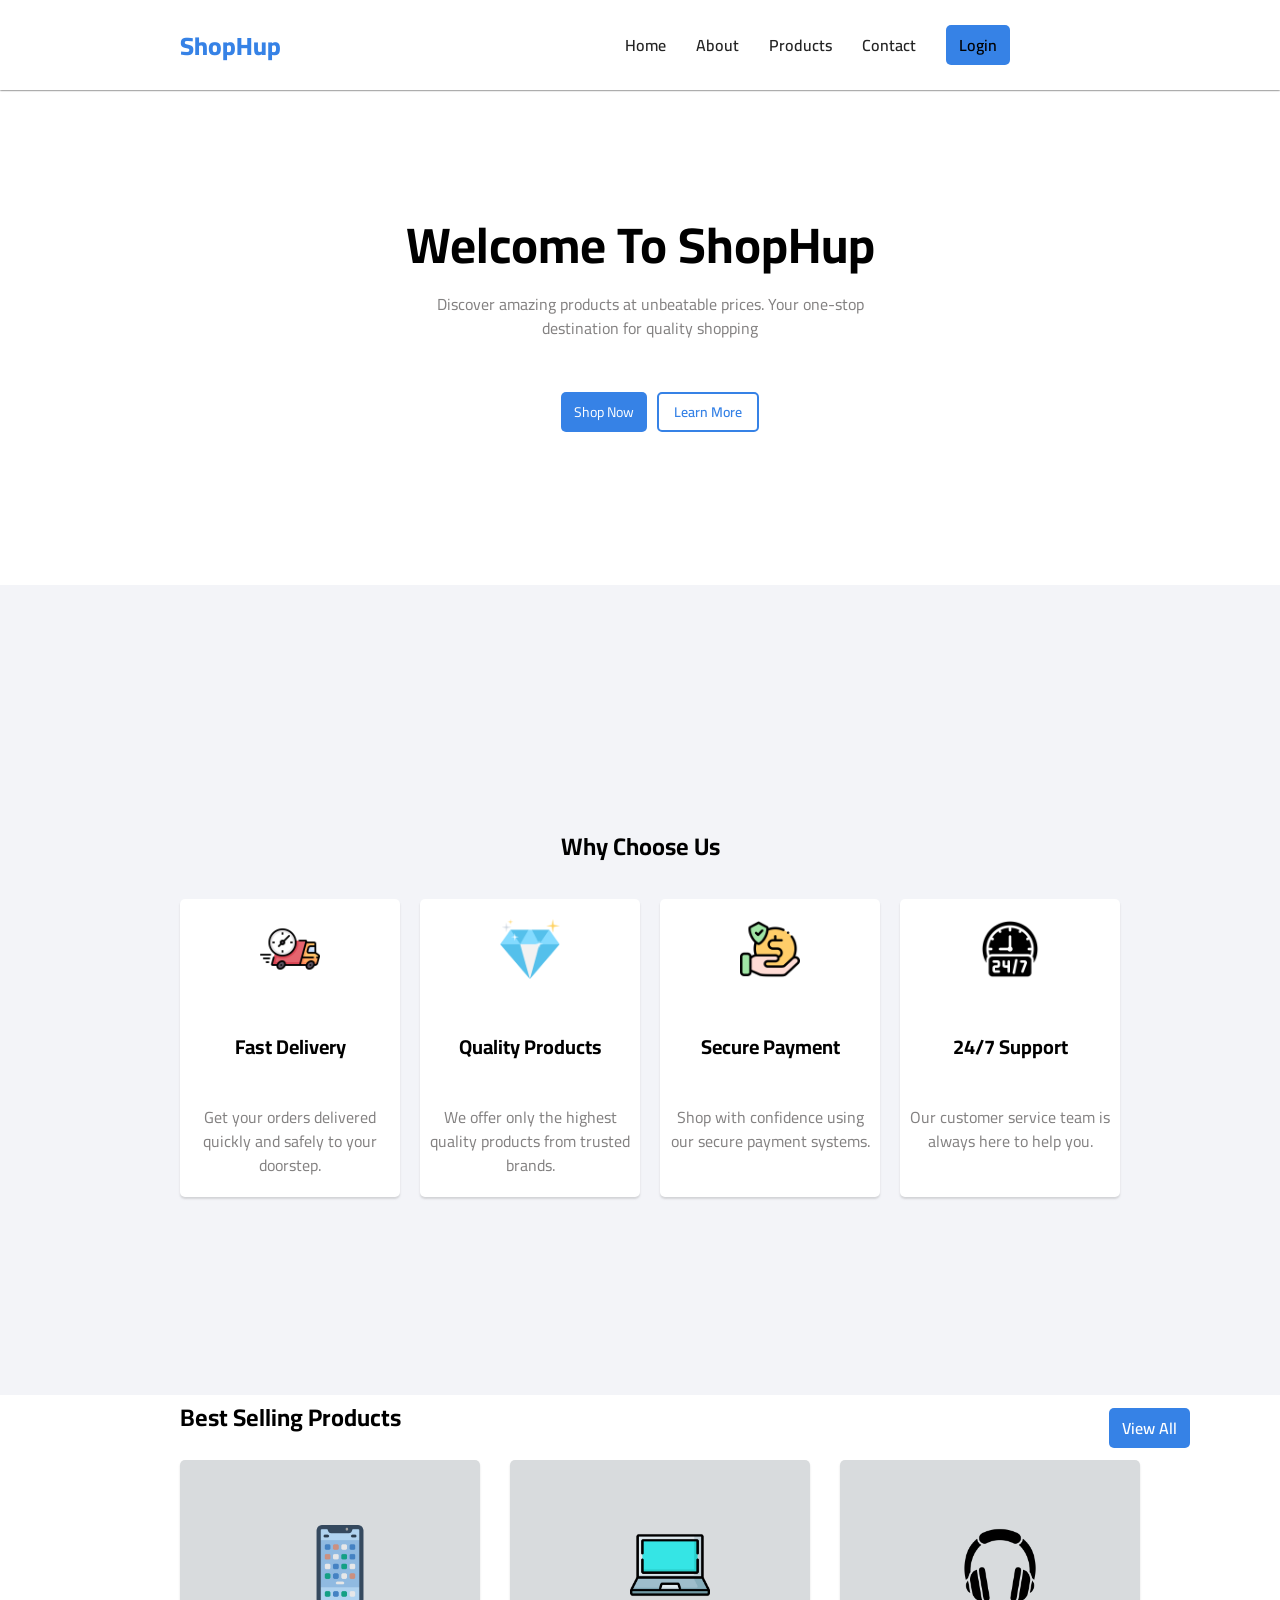
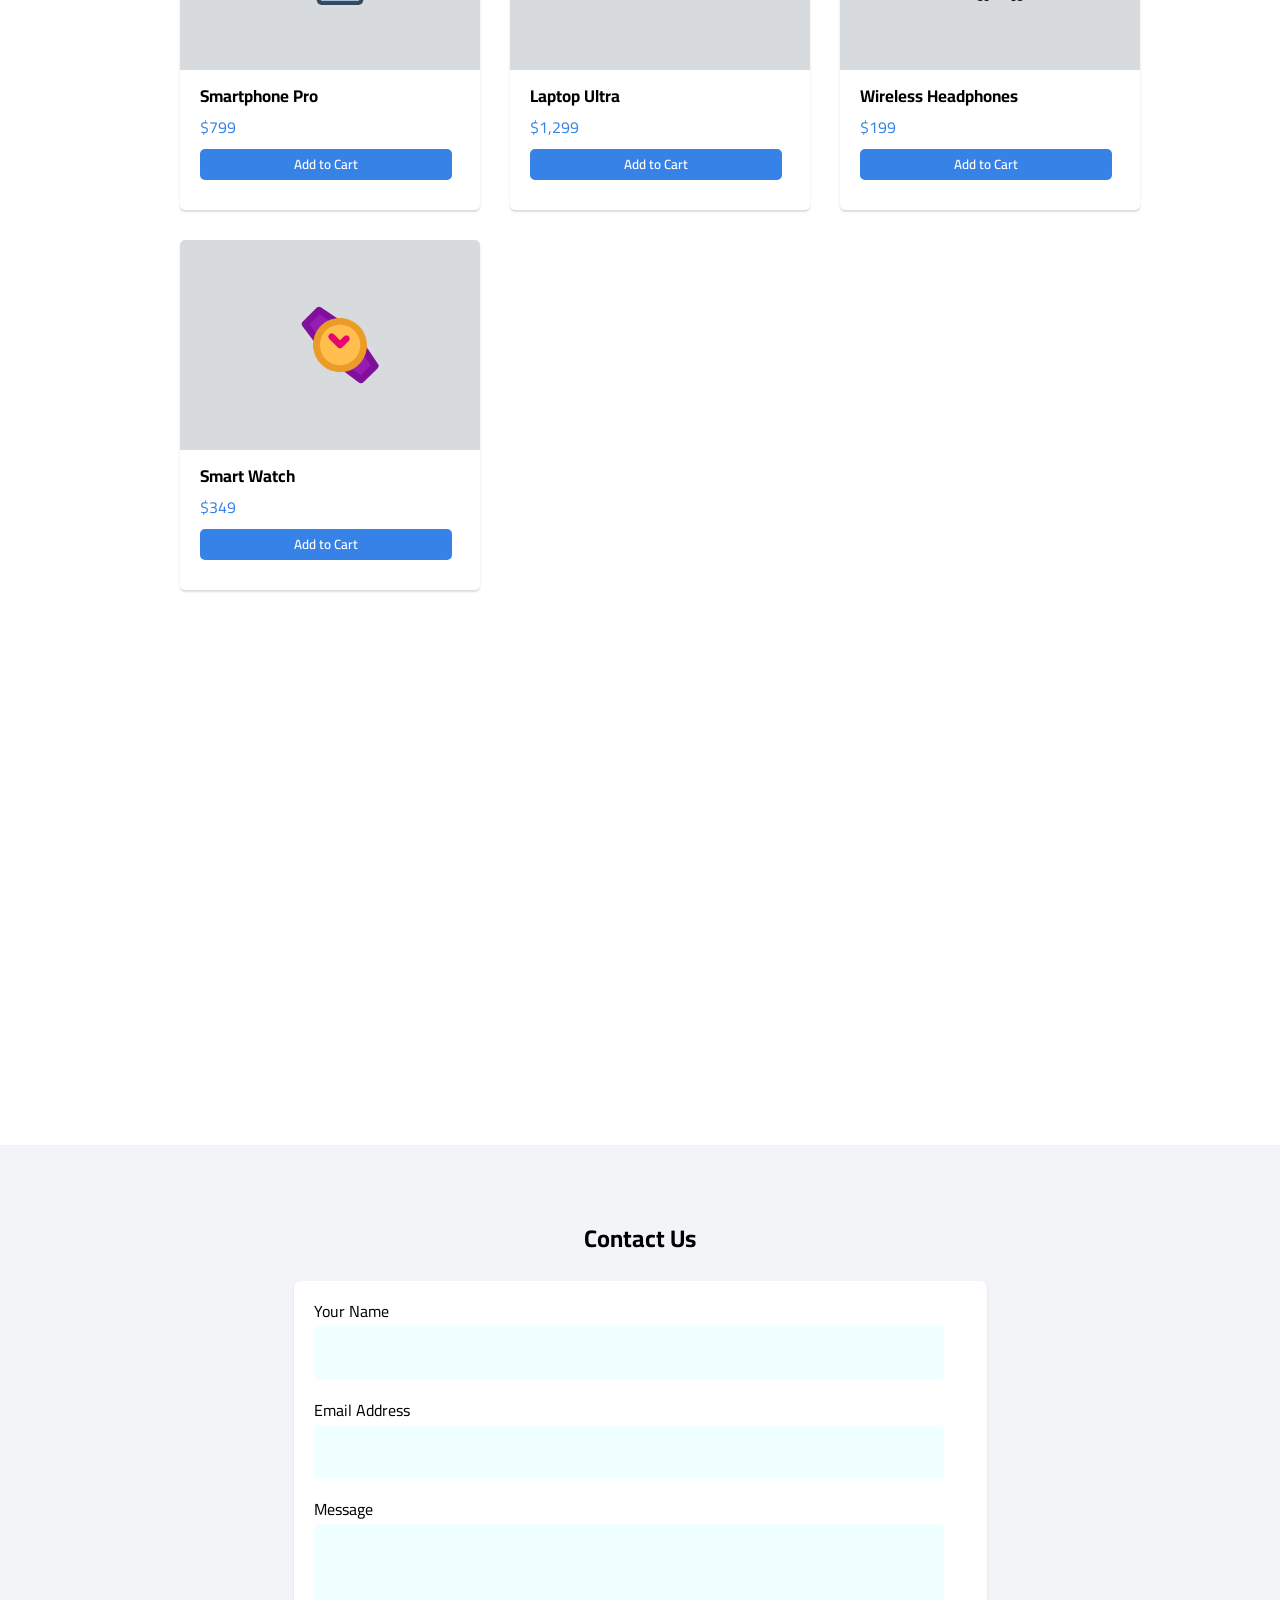
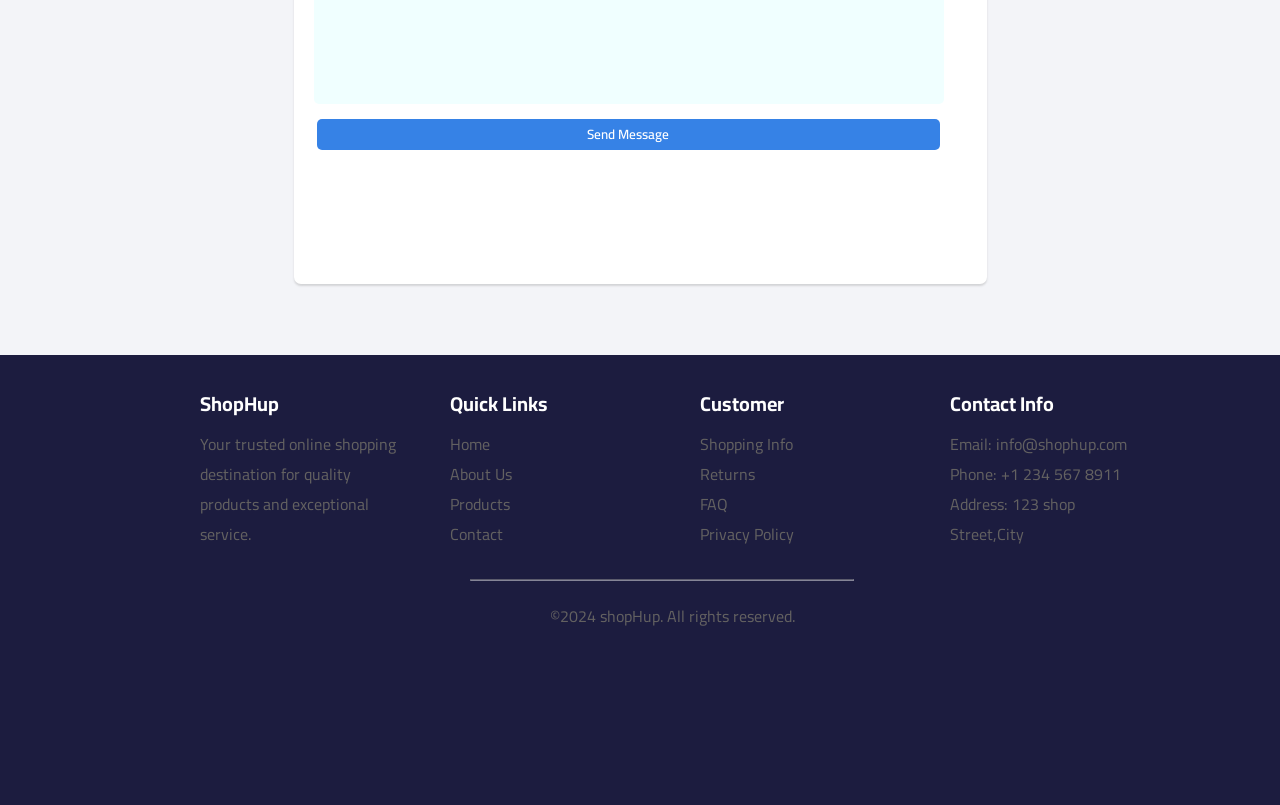
==== index.html @ c46fd6a3 "first upload" ====
<!DOCTYPE html>
<html lang="en">
  <head>
    <meta charset="UTF-8" />
    <meta name="viewport" content="width=device-width, initial-scale=1.0" />
    <link
      rel="stylesheet"
      href="https://cdnjs.cloudflare.com/ajax/libs/font-awesome/6.7.2/css/all.min.css"
    />
    <title>Task one</title>
    <link rel="stylesheet" href="index/index_style.css" />
  </head>
  <body>
    <header>
      <div class="navbar">
        <a href="" class="logo">ShopHup</a>
        <ul>
          <li><a href="#home">Home</a></li>
          <li><a href="#about">About</a></li>
          <li><a href="#products">Products</a></li>
          <li><a href="#contact">Contact</a></li>
          <li><a href="/login.html" class="btn btnLogin">Login</a></li>
        </ul>
      </div>
      <div class="contener" id="home">
        <h1>Welcome To ShopHup</h1>
        <p>
          Discover amazing products at unbeatable prices. Your one-stop
          destination for quality shopping
        </p>
        <div>
          <a href="#" class="btn2">Shop Now</a>
          <a href="#" class="btn primbtn">Learn More</a>
        </div>
      </div>
    </header>
    <main>
      <section class="sec1" id="about">
        <h1>Why Choose Us</h1>
        <div class="boxsec1">
          <div>
            <img class="spicImg" src="/index/imgg/fast-delivery.png" alt="" />
            <h1>Fast Delivery</h1>
            <p>
              Get your orders delivered quickly and safely to your doorstep.
            </p>
          </div>
          <div>
            <img src="/index/imgg/diamond.png" alt="" />

            <h1>Quality Products</h1>
            <p>
              We offer only the highest quality products from trusted brands.
            </p>
          </div>
          <div>
            <img src="/index/imgg/money.png" alt="" />
            <h1>Secure Payment</h1>
            <p>Shop with confidence using our secure payment systems.</p>
          </div>
          <div>
            <img src="/index/imgg/24-hours-support.png" alt="" />
            <h1>24/7 Support</h1>
            <p>Our customer service team is always here to help you.</p>
          </div>
        </div>
      </section>
      <section class="sec2" id="products">
        <div class="titSec2">
          <h1>Best Selling Products</h1>
          <a href="/product.html" class="btn pro-btn">View All</a>
        </div>
       <div class="porBoxs">
        <div class="products">
          <div class="img">
            <img src="/index/imgg/smartphones.png" alt="" />
          </div>
          <div>
            <h1>Smartphone Pro</h1>
            <p>$799</p>
            <button class="btn">Add to Cart</button>
          </div>
        </div>
        <div class="products">
          <div class="img">
            <img src="/index/imgg/laptop.png" alt="" />
          </div>
          <div>
            <h1>Laptop Ultra</h1>
            <p>$1,299</p>
            <button class="btn">Add to Cart</button>
          </div>
        </div>
        <div class="products">
          <div class="img">
            <img src="/index/imgg/headphone.png" alt="" />
          </div>

          <div>
            <h1>Wireless Headphones</h1>
            <p>$199</p>
            <button class="btn">Add to Cart</button>
          </div>
        </div>
        <div class="products">
          <div class="img">
            <img src="/index/imgg/time.png" alt="" />
          </div>
          <div>
            <h1>Smart Watch</h1>
            <p>$349</p>
            <button class="btn">Add to Cart</button>
          </div>
        </div>
      </section>
      <section class="sec3" id="contact">
        <h1>Contact Us</h1>
        <form>
          <label> Your Name</label>
          <input type="text" />
          <label> Email Address</label>
          <input type="email" />
          <label>Message</label>
          <input type="text" class="message" />
          <button class="btn">Send Message</button>
        </form>
      </section>
    </main>
    <footer>
      <div class="foot">
        <div>
          <h1>ShopHup</h1>
          <p>
            Your trusted online shopping destination for quality products and
            exceptional service.
          </p>
        </div>
        <div>
          <h1>Quick Links</h1>
          <ul>
            <li><a href="#home">Home</a></li>
            <li><a href="#about">About Us</a></li>
            <li><a href="#products">Products</a></li>
            <li><a href="#contact">Contact</a></li>
          </ul>
        </div>
        <div>
          <h1>Customer</h1>
          <ul>
            <li>Shopping Info</li>
            <li>Returns</li>
            <li>FAQ</li>
            <li>Privacy Policy</li>
          </ul>
        </div>
        <div>
          <h1>Contact Info</h1>
          <ul>
            <li>Email: info@shophup.com</li>
            <li>Phone: +1 234 567 8911</li>
            <li>Address: 123 shop Street,City</li>
          </ul>
        </div>
      </div>
      <hr>
      <p class="par">&copy;2024 shopHup. All rights reserved.</p>
    </footer>
  </body>
</html>
---- index/index_style.css ----
@import url("https://fonts.googleapis.com/css2?family=Cairo:wght@300;400;600;700&display=swap");
* {
  box-sizing: border-box;
  padding: 0;
  margin: 0;
  font-family: "Cairo";
}

header {
  width: 100%;
  height: 65vh;
  /* background-color: aqua; */
  overflow: hidden;
}

header .navbar {
  display: flex;
  align-items: center;
  justify-content: space-between;
  flex-direction: row;
  background-color: white;
  height: 10vh;
  box-shadow: 0px 0 2px;
  position: fixed;
  width: 100%;
  z-index: 5;
}

.navbar .logo {
  color: rgb(54, 130, 230);
  text-decoration: none;
  font-weight: 800;
  font-size: 25px;
  padding-left: 20vh;
}

.navbar ul {
  display: flex;
  flex-direction: row;
  padding-right: 30vh;
}

.navbar .btn,
.btn {
  background-color: rgb(54, 130, 230);
  padding: 5px 13px;
  border-radius: 5px;
  border: none;
  font-weight: 600;
  color: white;
  cursor: pointer;
}
.navbar .btn {
  color: black;
  cursor: pointer;

}
.navbar ul li {
  list-style: none;
}

.navbar ul li a {
  text-decoration: none;
  color: rgb(36, 36, 36);
  padding-right: 30px;
  font-weight: 600;
  /* transition: color .3s ease; */
}


header .contener {
  display: flex;
  align-items: center;
  justify-content: center;
  flex-direction: column;
  padding-top: 22vh;
}
header .contener h1 {
  font-size: 50px;
}

header .contener p {
  width: 500px;
  padding-left: 20px;
  text-align: center;
  line-height: 1.5;
  color: rgb(131, 129, 129);
}

header .contener div {
  /* background-color: red; */
  width: 100%;
  height: 10vh;
  display: flex;
  align-items: center;
  justify-content: center;
  margin-top: 3vh;
  margin-left: 30px;
  font-size: 14px;
}

header .contener div .btn2 {
  text-decoration: none;
  background-color: rgb(54, 130, 230);
  margin: 10px;
  padding: 7px 13px;
  border-radius: 5px;
  color: white;
  transition: transform 0.5s ease;
  cursor: pointer;
}

header .contener div .btn2:hover {
  transform: translateY(-2px);
}

header .contener div .primbtn {
  background-color: transparent;
  border: 2px solid rgb(54, 130, 230);
  padding: 5px 15px;
  color: rgb(54, 130, 230);
  border-radius: 5px;
  text-decoration: none;
  transition: 0.3s;
}
header .contener div .primbtn:hover {
  background-color: rgb(54, 130, 230);
  color: white;
}

main .sec1 {
  background-color: rgb(243, 244, 248);
  width: 100%;
  height: 90vh;
  display: flex;
  flex-direction: column;
  justify-content: center;
  align-items: center;
  
}
main .sec1 h1 {
  padding-top: 40px;
  padding-bottom: 30px;
}
main .sec1 .boxsec1 {
  display: flex;
  flex-direction: row;
  
}

main .sec1 .boxsec1 div {
  background-color: white;
  margin-left: 20px;
  padding: 20px 10px;
  align-items: center;
  text-align: center;
  border-radius: 5px;
  box-shadow: 0px 2px 2px 0px rgba(138, 138, 138, 0.3);
  transition: transform 0.4s ease;
  /* transition: transform .3s ease; */
  
}

main .sec1 .boxsec1 div:hover {
  transform: translateY(-7px);
  box-shadow: 0px 2px 10px 0px rgba(138, 138, 138, 0.3);
  
}

main .sec1 .boxsec1 h1 {
  font-size: 20px;
}

main .sec1 .boxsec1 p {
  width: 200px;
  text-align: center;
  line-height: 1.5;
  padding-top: 10px;
  color: rgb(131, 129, 129);
}

main .sec1 .boxsec1 img{
  width: 60px;
  height: 60px;
}

/* main .sec1 .boxsec1 .spicImg{
  width: 80px;
  height: 80px;
} */
.sec2 {
  display: flex;
  flex-direction: column;
  width: 100%;
  height: 150vh;
  overflow: hidden;
}

.sec2 .titSec2 {
  display: flex;
  flex-direction: row;
  justify-content: space-between;
  align-items: center;
}

.titSec2 button {
  margin-right: 30vh;
}

.titSec2 h1 {
  padding-left: 20vh;
  padding-bottom: 20px;
}

.sec2 .porBoxs {
  display: grid;
  gap: 30px;
  grid-template-columns: 300px 300px 300px;
  grid-template-rows: 350px 3500px;
  padding-left: 20vh;
}

.sec2 .products {
  width: 300px;
  height: 350px;
  border-radius: 5px;
  overflow: hidden;
  box-shadow: 0px 2px 2px 0px rgba(138, 138, 138, 0.3);
  transition: transform 0.4s ease;
  /* position:unset; */
}

.sec2 .products .img {
  background-color: rgb(216, 219, 221);
  width: 100%;
  height: 60%;
  display: flex;
  align-items: center;
  justify-content: center;
}

.sec2 .products .img img{
  width: 80px;
  height: 80px;
}

.sec2 .products div {
  padding-left: 20px;
}

.sec2 .products div h1 {
  padding-top: 10px;
  font-size: 17px;
}

.sec2 .products div p {
  color: rgb(54, 130, 230);
}

.sec2 .products div button {
  width: 90%;
  padding-top: 3px;
  padding-bottom: 3px;
  margin-top: 7px;
}

.pro-btn{
  text-decoration: none;
  margin-right: 10vh;
}

.sec2 .products:hover {
  transform: translateY(-7px);
  box-shadow: 0px 2px 10px 0px rgba(138, 138, 138, 0.3);
}

.sec3 {
  display: flex;
  flex-direction: column;
  align-items: center;
  justify-content: center;
  background-color: rgb(243, 244, 248);
  height: 90vh;
}

.sec3 h1 {
  padding-bottom: 20px;
}

.sec3 form {
  display: flex;
  flex-direction: column;
  /* align-items: center;
  justify-content: center; */
  background-color: white;
  border-radius: 7px;
  width: 77vh;
  height: 67vh;
  overflow: hidden;
  box-shadow: 0px 2px 2px 0px rgba(138, 138, 138, 0.3);
}

.sec3 form label {
  padding-left: 20px;
  padding-top: 15px;
}

.sec3 form input {
  width: 70vh;
  margin-left: 20px;
  background-color: azure;
  border: none;
  outline: none;
  border-radius: 5px;
  height: 6vh;
}
.sec3 form button {
  width: 90%;
  padding-top: 3px;
  padding-bottom: 3px;
  margin-top: 7px;
  margin-left: 23px;
  margin-top: 15px;
}

.sec3 form .message {
  height: 20vh;
}
 

footer {
  background-color: rgb(28, 28, 63);
  width: 100%;
  height: 50vh;
}
footer .foot {
  display: grid;
  grid-template-columns: 200px 200px 200px 200px;
  gap: 50px;
  padding-left: 200px;
  padding-top: 30px;
}

footer h1 {
  color: white;
  font-size: 20px;
  padding-bottom: 7px;
}

footer div ul li {
  list-style: none;
  color: rgb(99, 97, 97);
}

footer div ul li a {
  text-decoration: none;
  color: rgb(99, 97, 97);
}

footer p {
  color: rgb(99, 97, 97);
}

footer hr{
  width: 30%;
  margin: 30px 0 0 470px;
  text-align: center;
  color: rgb(92, 91, 91);
  opacity: 50%;
}

footer .par{
    padding: 20px 0 0 550px  ;
}
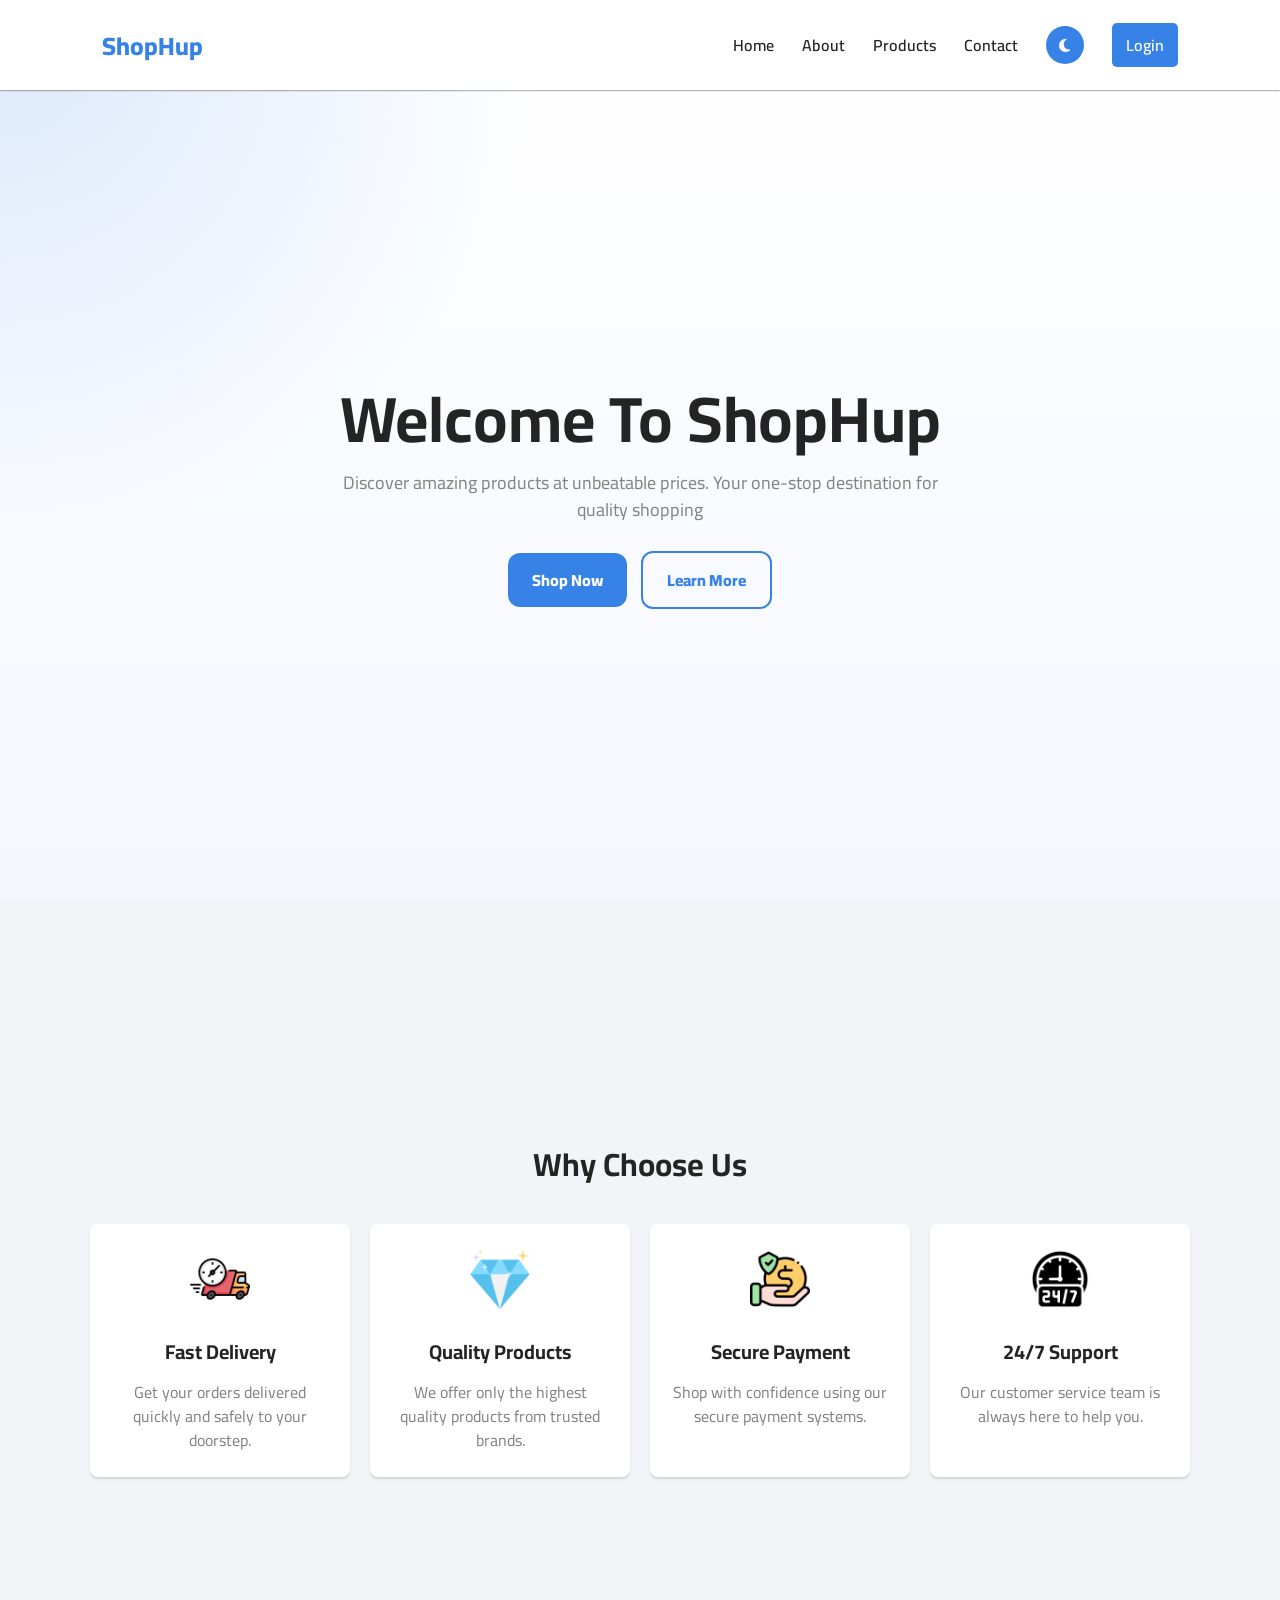
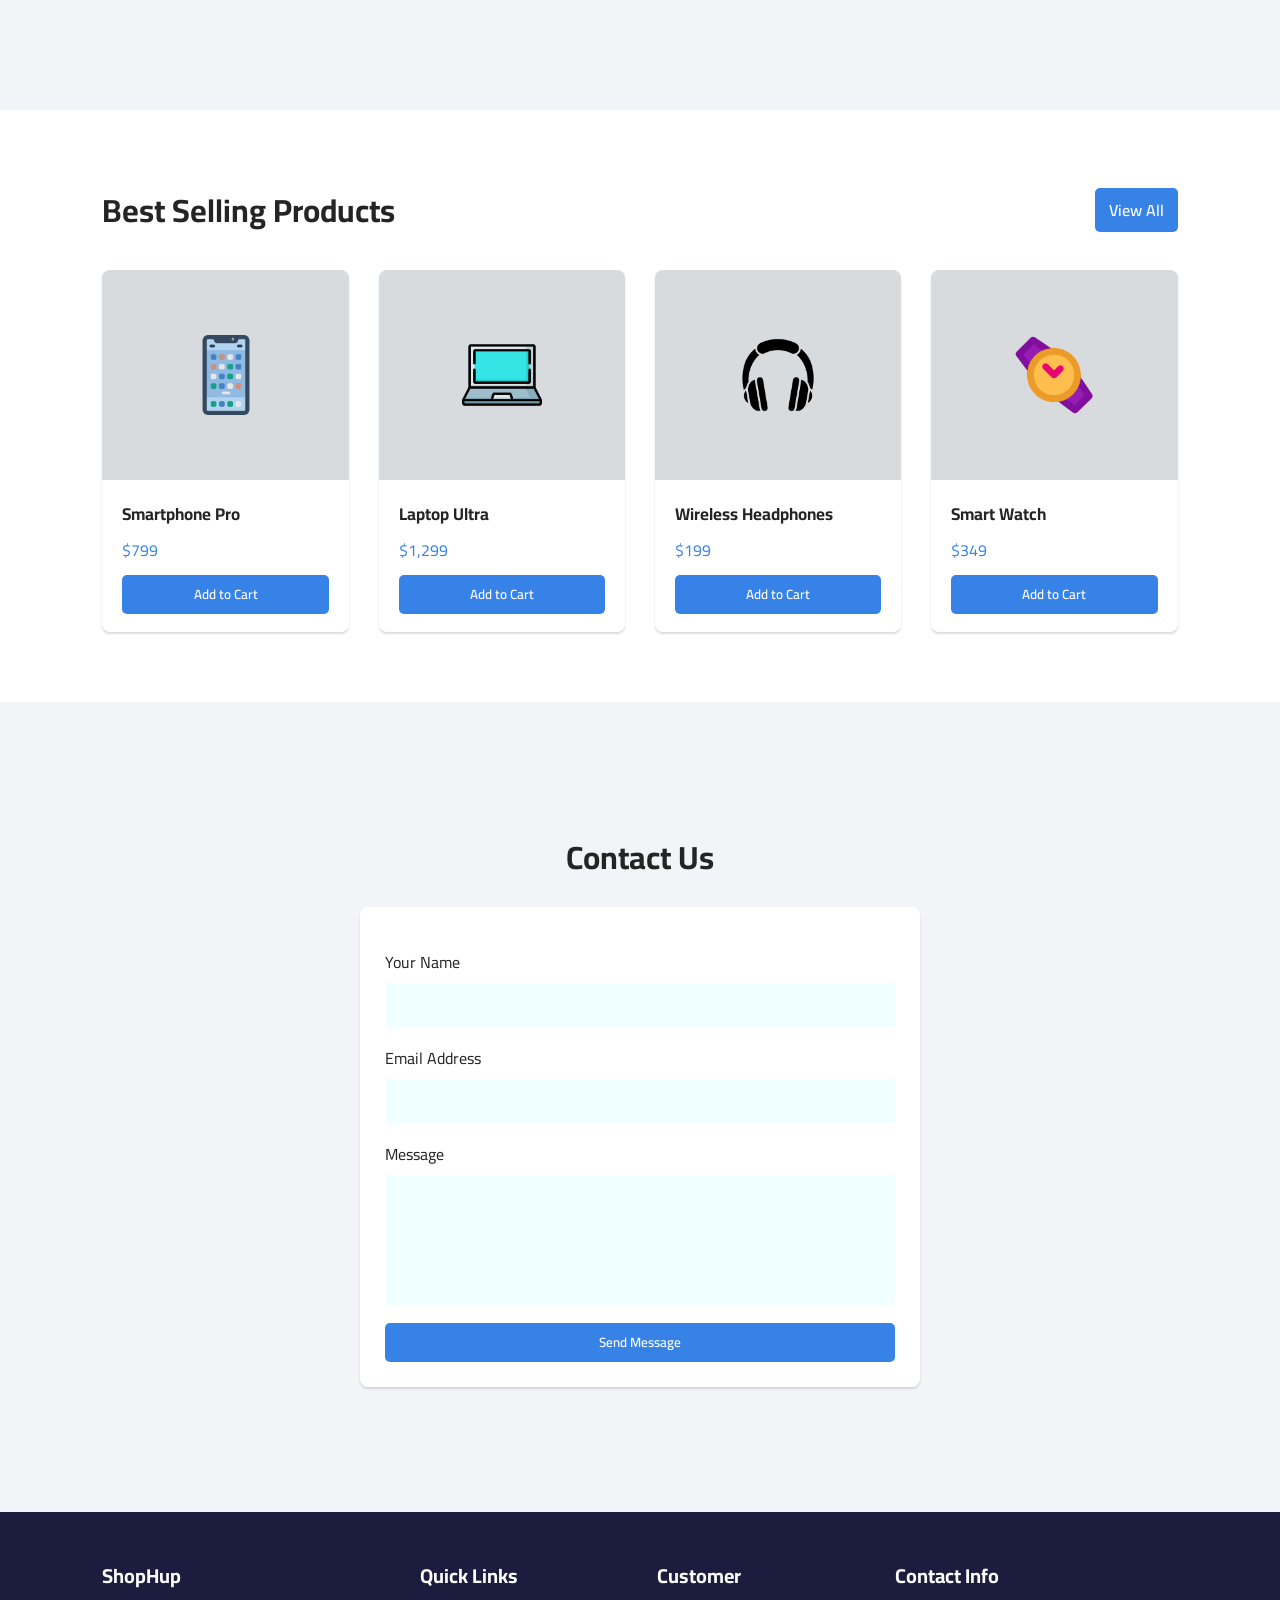
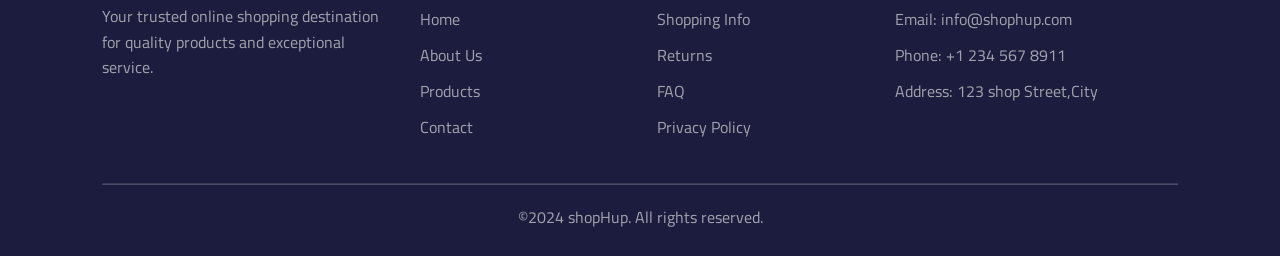
==== commit 917abc82: "Added shopping cart, dark mode, wishlist and product filters" ====
--- a/index.html
+++ b/index.html
@@ -7,7 +7,7 @@
       rel="stylesheet"
       href="https://cdnjs.cloudflare.com/ajax/libs/font-awesome/6.7.2/css/all.min.css"
     />
-    <title>Task one</title>
+    <title>ShopHup</title>
     <link rel="stylesheet" href="index/index_style.css" />
   </head>
   <body>
@@ -19,6 +19,11 @@
           <li><a href="#about">About</a></li>
           <li><a href="#products">Products</a></li>
           <li><a href="#contact">Contact</a></li>
+          <li>
+  <button id="darkModeBtn" class="dark-btn">
+    <i class="fa-solid fa-moon"></i>
+  </button>
+</li>
           <li><a href="/login.html" class="btn btnLogin">Login</a></li>
         </ul>
       </div>
@@ -39,14 +44,14 @@
         <h1>Why Choose Us</h1>
         <div class="boxsec1">
           <div>
-            <img class="spicImg" src="/index/imgg/fast-delivery.png" alt="" />
+            <img class="spicImg" src="./index/imgg/fast-delivery.png" alt="" />
             <h1>Fast Delivery</h1>
             <p>
               Get your orders delivered quickly and safely to your doorstep.
             </p>
           </div>
           <div>
-            <img src="/index/imgg/diamond.png" alt="" />
+            <img src="./index/imgg/diamond.png" alt="" />
 
             <h1>Quality Products</h1>
             <p>
@@ -54,12 +59,12 @@
             </p>
           </div>
           <div>
-            <img src="/index/imgg/money.png" alt="" />
+            <img src="./index/imgg/money.png" alt="" />
             <h1>Secure Payment</h1>
             <p>Shop with confidence using our secure payment systems.</p>
           </div>
           <div>
-            <img src="/index/imgg/24-hours-support.png" alt="" />
+            <img src="./index/imgg/24-hours-support.png" alt="" />
             <h1>24/7 Support</h1>
             <p>Our customer service team is always here to help you.</p>
           </div>
@@ -68,12 +73,12 @@
       <section class="sec2" id="products">
         <div class="titSec2">
           <h1>Best Selling Products</h1>
-          <a href="/product.html" class="btn pro-btn">View All</a>
+          <a href="product.html" class="btn pro-btn">View All</a>
         </div>
        <div class="porBoxs">
         <div class="products">
           <div class="img">
-            <img src="/index/imgg/smartphones.png" alt="" />
+            <img src="./index/imgg/smartphones.png" alt="" />
           </div>
           <div>
             <h1>Smartphone Pro</h1>
@@ -83,7 +88,7 @@
         </div>
         <div class="products">
           <div class="img">
-            <img src="/index/imgg/laptop.png" alt="" />
+            <img src="./index/imgg/laptop.png" alt="" />
           </div>
           <div>
             <h1>Laptop Ultra</h1>
@@ -93,7 +98,7 @@
         </div>
         <div class="products">
           <div class="img">
-            <img src="/index/imgg/headphone.png" alt="" />
+            <img src="./index/imgg/headphone.png" alt="" />
           </div>
 
           <div>
@@ -104,7 +109,7 @@
         </div>
         <div class="products">
           <div class="img">
-            <img src="/index/imgg/time.png" alt="" />
+            <img src="./index/imgg/time.png" alt="" />
           </div>
           <div>
             <h1>Smart Watch</h1>
@@ -165,5 +170,6 @@
       <hr>
       <p class="par">&copy;2024 shopHup. All rights reserved.</p>
     </footer>
+    <script src="product/theme.js"></script>
   </body>
 </html>
--- a/index/index_style.css
+++ b/index/index_style.css
@@ -1,29 +1,61 @@
 @import url("https://fonts.googleapis.com/css2?family=Cairo:wght@300;400;600;700&display=swap");
+
 * {
   box-sizing: border-box;
   padding: 0;
   margin: 0;
-  font-family: "Cairo";
-}
+  font-family: "Cairo", sans-serif;
+}
+
+html {
+  scroll-behavior: smooth;
+}
+
+body {
+  overflow-x: hidden;
+  color: rgb(36, 36, 36);
+}
+
+img {
+  max-width: 100%;
+  height: auto;
+}
+
+.btn,
+.navbar .btn {
+  background-color: rgb(54, 130, 230);
+  padding: 7px 14px;
+  border-radius: 5px;
+  border: none;
+  font-weight: 600;
+  color: white;
+  cursor: pointer;
+  text-decoration: none;
+  display: inline-block;
+}
+
+/* Header */
 
 header {
   width: 100%;
-  height: 65vh;
-  /* background-color: aqua; */
+  min-height: 65vh;
   overflow: hidden;
+  padding-top: 10vh;
 }
 
 header .navbar {
   display: flex;
   align-items: center;
   justify-content: space-between;
-  flex-direction: row;
   background-color: white;
-  height: 10vh;
+  min-height: 10vh;
   box-shadow: 0px 0 2px;
   position: fixed;
+  top: 0;
+  left: 0;
   width: 100%;
   z-index: 5;
+  padding: 0 8%;
 }
 
 .navbar .logo {
@@ -31,30 +63,14 @@
   text-decoration: none;
   font-weight: 800;
   font-size: 25px;
-  padding-left: 20vh;
 }
 
 .navbar ul {
   display: flex;
-  flex-direction: row;
-  padding-right: 30vh;
-}
-
-.navbar .btn,
-.btn {
-  background-color: rgb(54, 130, 230);
-  padding: 5px 13px;
-  border-radius: 5px;
-  border: none;
-  font-weight: 600;
-  color: white;
-  cursor: pointer;
-}
-.navbar .btn {
-  color: black;
-  cursor: pointer;
-
-}
+  align-items: center;
+  gap: 28px;
+}
+
 .navbar ul li {
   list-style: none;
 }
@@ -62,48 +78,51 @@
 .navbar ul li a {
   text-decoration: none;
   color: rgb(36, 36, 36);
-  padding-right: 30px;
   font-weight: 600;
-  /* transition: color .3s ease; */
-}
-
+}
+
+.navbar ul li a:hover {
+  color: rgb(54, 130, 230);
+}
+
+/* Hero */
 
 header .contener {
+  min-height: 55vh;
   display: flex;
   align-items: center;
   justify-content: center;
   flex-direction: column;
-  padding-top: 22vh;
-}
+  padding: 60px 20px;
+  text-align: center;
+}
+
 header .contener h1 {
   font-size: 50px;
+  line-height: 1.2;
 }
 
 header .contener p {
-  width: 500px;
-  padding-left: 20px;
-  text-align: center;
+  max-width: 500px;
+  width: 100%;
   line-height: 1.5;
   color: rgb(131, 129, 129);
+  margin-top: 12px;
 }
 
 header .contener div {
-  /* background-color: red; */
-  width: 100%;
-  height: 10vh;
   display: flex;
   align-items: center;
   justify-content: center;
-  margin-top: 3vh;
-  margin-left: 30px;
-  font-size: 14px;
+  gap: 14px;
+  margin-top: 28px;
+  flex-wrap: wrap;
 }
 
 header .contener div .btn2 {
   text-decoration: none;
   background-color: rgb(54, 130, 230);
-  margin: 10px;
-  padding: 7px 13px;
+  padding: 8px 16px;
   border-radius: 5px;
   color: white;
   transition: transform 0.5s ease;
@@ -117,156 +136,142 @@
 header .contener div .primbtn {
   background-color: transparent;
   border: 2px solid rgb(54, 130, 230);
-  padding: 5px 15px;
   color: rgb(54, 130, 230);
-  border-radius: 5px;
-  text-decoration: none;
-  transition: 0.3s;
-}
+}
+
 header .contener div .primbtn:hover {
   background-color: rgb(54, 130, 230);
   color: white;
 }
 
+/* Why Choose Us */
+
 main .sec1 {
   background-color: rgb(243, 244, 248);
   width: 100%;
-  height: 90vh;
+  min-height: 90vh;
   display: flex;
   flex-direction: column;
   justify-content: center;
   align-items: center;
-  
-}
-main .sec1 h1 {
-  padding-top: 40px;
-  padding-bottom: 30px;
-}
+  gap: 30px;
+  padding: 70px 20px;
+}
+
+main .sec1 > h1 {
+  font-size: 32px;
+  text-align: center;
+}
+
 main .sec1 .boxsec1 {
-  display: flex;
-  flex-direction: row;
-  
+  width: 100%;
+  max-width: 1100px;
+  display: grid;
+  grid-template-columns: repeat(4, 1fr);
+  gap: 20px;
 }
 
 main .sec1 .boxsec1 div {
   background-color: white;
-  margin-left: 20px;
-  padding: 20px 10px;
-  align-items: center;
+  padding: 25px 15px;
   text-align: center;
-  border-radius: 5px;
+  border-radius: 8px;
   box-shadow: 0px 2px 2px 0px rgba(138, 138, 138, 0.3);
-  transition: transform 0.4s ease;
-  /* transition: transform .3s ease; */
-  
+  transition: transform 0.4s ease, box-shadow 0.4s ease;
 }
 
 main .sec1 .boxsec1 div:hover {
   transform: translateY(-7px);
   box-shadow: 0px 2px 10px 0px rgba(138, 138, 138, 0.3);
-  
 }
 
 main .sec1 .boxsec1 h1 {
   font-size: 20px;
+  margin-top: 15px;
 }
 
 main .sec1 .boxsec1 p {
-  width: 200px;
-  text-align: center;
+  max-width: 220px;
+  margin: auto;
   line-height: 1.5;
   padding-top: 10px;
   color: rgb(131, 129, 129);
 }
 
-main .sec1 .boxsec1 img{
+main .sec1 .boxsec1 img {
   width: 60px;
   height: 60px;
 }
 
-/* main .sec1 .boxsec1 .spicImg{
-  width: 80px;
-  height: 80px;
-} */
+/* Products */
+
 .sec2 {
-  display: flex;
-  flex-direction: column;
-  width: 100%;
-  height: 150vh;
-  overflow: hidden;
+  width: 100%;
+  padding: 70px 8%;
 }
 
 .sec2 .titSec2 {
   display: flex;
-  flex-direction: row;
   justify-content: space-between;
   align-items: center;
-}
-
-.titSec2 button {
-  margin-right: 30vh;
+  gap: 20px;
+  margin-bottom: 30px;
 }
 
 .titSec2 h1 {
-  padding-left: 20vh;
-  padding-bottom: 20px;
+  font-size: 32px;
+}
+
+.pro-btn {
+  text-decoration: none;
 }
 
 .sec2 .porBoxs {
   display: grid;
   gap: 30px;
-  grid-template-columns: 300px 300px 300px;
-  grid-template-rows: 350px 3500px;
-  padding-left: 20vh;
+  grid-template-columns: repeat(4, 1fr);
 }
 
 .sec2 .products {
-  width: 300px;
-  height: 350px;
-  border-radius: 5px;
+  width: 100%;
+  min-height: 350px;
+  border-radius: 8px;
   overflow: hidden;
   box-shadow: 0px 2px 2px 0px rgba(138, 138, 138, 0.3);
-  transition: transform 0.4s ease;
-  /* position:unset; */
+  transition: transform 0.4s ease, box-shadow 0.4s ease;
+  background-color: white;
 }
 
 .sec2 .products .img {
   background-color: rgb(216, 219, 221);
   width: 100%;
-  height: 60%;
+  height: 210px;
   display: flex;
   align-items: center;
   justify-content: center;
 }
 
-.sec2 .products .img img{
+.sec2 .products .img img {
   width: 80px;
   height: 80px;
 }
 
-.sec2 .products div {
-  padding-left: 20px;
+.sec2 .products div:not(.img) {
+  padding: 18px 20px;
 }
 
 .sec2 .products div h1 {
-  padding-top: 10px;
   font-size: 17px;
+  margin-bottom: 5px;
 }
 
 .sec2 .products div p {
   color: rgb(54, 130, 230);
+  margin-bottom: 10px;
 }
 
 .sec2 .products div button {
-  width: 90%;
-  padding-top: 3px;
-  padding-bottom: 3px;
-  margin-top: 7px;
-}
-
-.pro-btn{
-  text-decoration: none;
-  margin-right: 10vh;
+  width: 100%;
 }
 
 .sec2 .products:hover {
@@ -274,101 +279,318 @@
   box-shadow: 0px 2px 10px 0px rgba(138, 138, 138, 0.3);
 }
 
+/* Contact */
+
 .sec3 {
   display: flex;
   flex-direction: column;
   align-items: center;
   justify-content: center;
   background-color: rgb(243, 244, 248);
-  height: 90vh;
+  min-height: 90vh;
+  padding: 70px 20px;
 }
 
 .sec3 h1 {
   padding-bottom: 20px;
+  font-size: 32px;
 }
 
 .sec3 form {
   display: flex;
   flex-direction: column;
-  /* align-items: center;
-  justify-content: center; */
   background-color: white;
-  border-radius: 7px;
-  width: 77vh;
-  height: 67vh;
-  overflow: hidden;
+  border-radius: 8px;
+  width: 100%;
+  max-width: 560px;
+  padding: 25px;
   box-shadow: 0px 2px 2px 0px rgba(138, 138, 138, 0.3);
 }
 
 .sec3 form label {
-  padding-left: 20px;
   padding-top: 15px;
+  padding-bottom: 6px;
 }
 
 .sec3 form input {
-  width: 70vh;
-  margin-left: 20px;
+  width: 100%;
   background-color: azure;
   border: none;
   outline: none;
   border-radius: 5px;
-  height: 6vh;
-}
+  height: 45px;
+  padding: 0 12px;
+}
+
+.sec3 form .message {
+  height: 130px;
+}
+
 .sec3 form button {
-  width: 90%;
-  padding-top: 3px;
-  padding-bottom: 3px;
-  margin-top: 7px;
-  margin-left: 23px;
-  margin-top: 15px;
-}
-
-.sec3 form .message {
-  height: 20vh;
-}
- 
+  width: 100%;
+  margin-top: 18px;
+}
+
+/* Footer */
 
 footer {
   background-color: rgb(28, 28, 63);
   width: 100%;
-  height: 50vh;
-}
+  padding: 45px 8% 25px;
+}
+
 footer .foot {
   display: grid;
-  grid-template-columns: 200px 200px 200px 200px;
-  gap: 50px;
-  padding-left: 200px;
-  padding-top: 30px;
+  grid-template-columns: 1.4fr 1fr 1fr 1.4fr;
+  gap: 35px;
 }
 
 footer h1 {
   color: white;
   font-size: 20px;
-  padding-bottom: 7px;
+  padding-bottom: 10px;
 }
 
 footer div ul li {
   list-style: none;
-  color: rgb(99, 97, 97);
+  color: rgb(160, 160, 170);
+  margin-bottom: 6px;
 }
 
 footer div ul li a {
   text-decoration: none;
-  color: rgb(99, 97, 97);
+  color: rgb(160, 160, 170);
 }
 
 footer p {
-  color: rgb(99, 97, 97);
-}
-
-footer hr{
-  width: 30%;
-  margin: 30px 0 0 470px;
+  color: rgb(160, 160, 170);
+  line-height: 1.6;
+}
+
+footer hr {
+  width: 100%;
+  margin: 35px 0 0;
+  border-color: rgba(255, 255, 255, 0.2);
+}
+
+footer .par {
   text-align: center;
-  color: rgb(92, 91, 91);
-  opacity: 50%;
-}
-
-footer .par{
-    padding: 20px 0 0 550px  ;
+  padding-top: 20px;
+}
+
+/* Tablet */
+
+@media (max-width: 992px) {
+  header .navbar {
+    padding: 18px 5%;
+    flex-direction: column;
+    gap: 14px;
+  }
+
+  header {
+    padding-top: 145px;
+  }
+
+  .navbar ul {
+    flex-wrap: wrap;
+    justify-content: center;
+    gap: 18px;
+  }
+
+  header .contener h1 {
+    font-size: 42px;
+  }
+
+  main .sec1 .boxsec1 {
+    grid-template-columns: repeat(2, 1fr);
+  }
+
+  .sec2 .porBoxs {
+    grid-template-columns: repeat(2, 1fr);
+  }
+
+  footer .foot {
+    grid-template-columns: repeat(2, 1fr);
+  }
+}
+
+/* Mobile */
+
+@media (max-width: 600px) {
+  header {
+    min-height: auto;
+    padding-top: 165px;
+  }
+
+  .navbar .logo {
+    font-size: 24px;
+  }
+
+  .navbar ul {
+    gap: 12px;
+  }
+
+  .navbar ul li a {
+    font-size: 14px;
+  }
+
+  header .contener {
+    min-height: auto;
+    padding: 50px 18px 70px;
+  }
+
+  header .contener h1 {
+    font-size: 34px;
+  }
+
+  header .contener p {
+    font-size: 15px;
+  }
+
+  main .sec1 {
+    min-height: auto;
+    padding: 55px 18px;
+  }
+
+  main .sec1 > h1,
+  .titSec2 h1,
+  .sec3 h1 {
+    font-size: 26px;
+  }
+
+  main .sec1 .boxsec1 {
+    grid-template-columns: 1fr;
+  }
+
+  .sec2 {
+    padding: 55px 18px;
+  }
+
+  .sec2 .titSec2 {
+    flex-direction: column;
+    align-items: flex-start;
+  }
+
+  .sec2 .porBoxs {
+    grid-template-columns: 1fr;
+  }
+
+  .sec3 {
+    min-height: auto;
+    padding: 55px 18px;
+  }
+
+  footer {
+    padding: 40px 18px 25px;
+  }
+
+  footer .foot {
+    grid-template-columns: 1fr;
+  }
+}
+
+.dark-btn {
+  background: rgb(54, 130, 230);
+  color: white;
+  border: none;
+  width: 38px;
+  height: 38px;
+  border-radius: 50%;
+  cursor: pointer;
+  display: flex;
+  align-items: center;
+  justify-content: center;
+}
+
+.dark-btn i {
+  font-size: 15px;
+}
+
+body.dark {
+  background: #0f172a;
+  color: white;
+}
+
+body.dark .navbar {
+  background: #111827;
+}
+
+body.dark .navbar ul li a {
+  color: white;
+}
+
+body.dark .sec1,
+body.dark .sec3 {
+  background: #0f172a;
+}
+
+body.dark .sec1 .boxsec1 div,
+body.dark .products,
+body.dark .sec3 form {
+  background: #111827;
+  color: white;
+}
+
+body.dark .products .img {
+  background: #1f2937;
+}
+
+body.dark footer {
+  background: #020617;
+}
+
+
+header {
+  min-height: 100vh;
+  background:
+    radial-gradient(circle at top left, rgba(54, 130, 230, 0.18), transparent 35%),
+    linear-gradient(180deg, #ffffff 0%, #f5f7ff 100%);
+}
+
+header .contener {
+  min-height: 90vh;
+}
+
+.hero-badge {
+  background: rgba(54, 130, 230, 0.12);
+  color: rgb(54, 130, 230);
+  padding: 8px 16px;
+  border-radius: 30px;
+  font-weight: 800;
+  margin-bottom: 18px;
+}
+
+header .contener h1 {
+  max-width: 760px;
+  font-size: 64px;
+}
+
+header .contener p {
+  font-size: 18px;
+  max-width: 620px;
+}
+
+header .contener div .btn2,
+header .contener div .primbtn {
+  padding: 12px 24px;
+  border-radius: 12px;
+  font-weight: 800;
+}
+
+body.dark header {
+  background:
+    radial-gradient(circle at top left, rgba(54, 130, 230, 0.28), transparent 35%),
+    linear-gradient(180deg, #0f172a 0%, #111827 100%);
+}
+
+body.dark header .contener p {
+  color: #b6c1d1;
+}
+
+body.dark .hero-badge {
+  background: rgba(54, 130, 230, 0.18);
+}
+
+body.dark .primbtn {
+  color: white !important;
 }
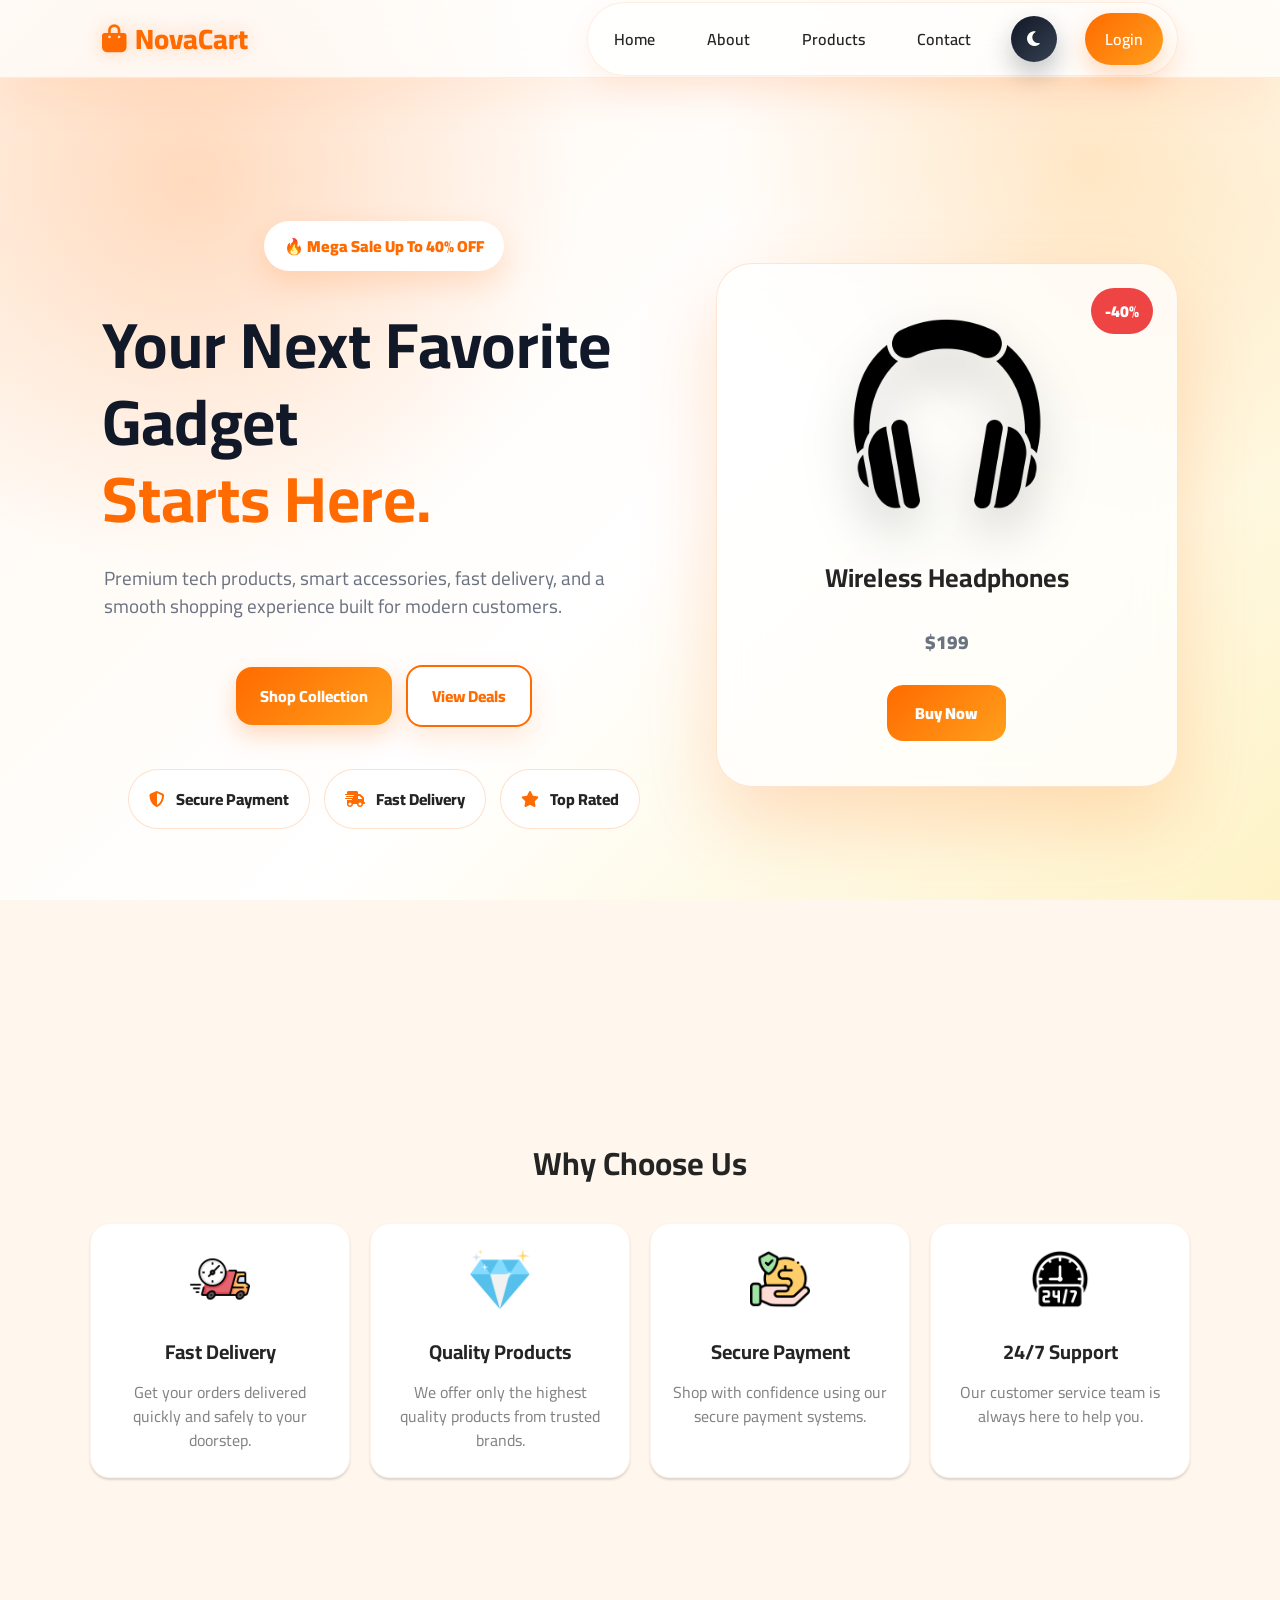
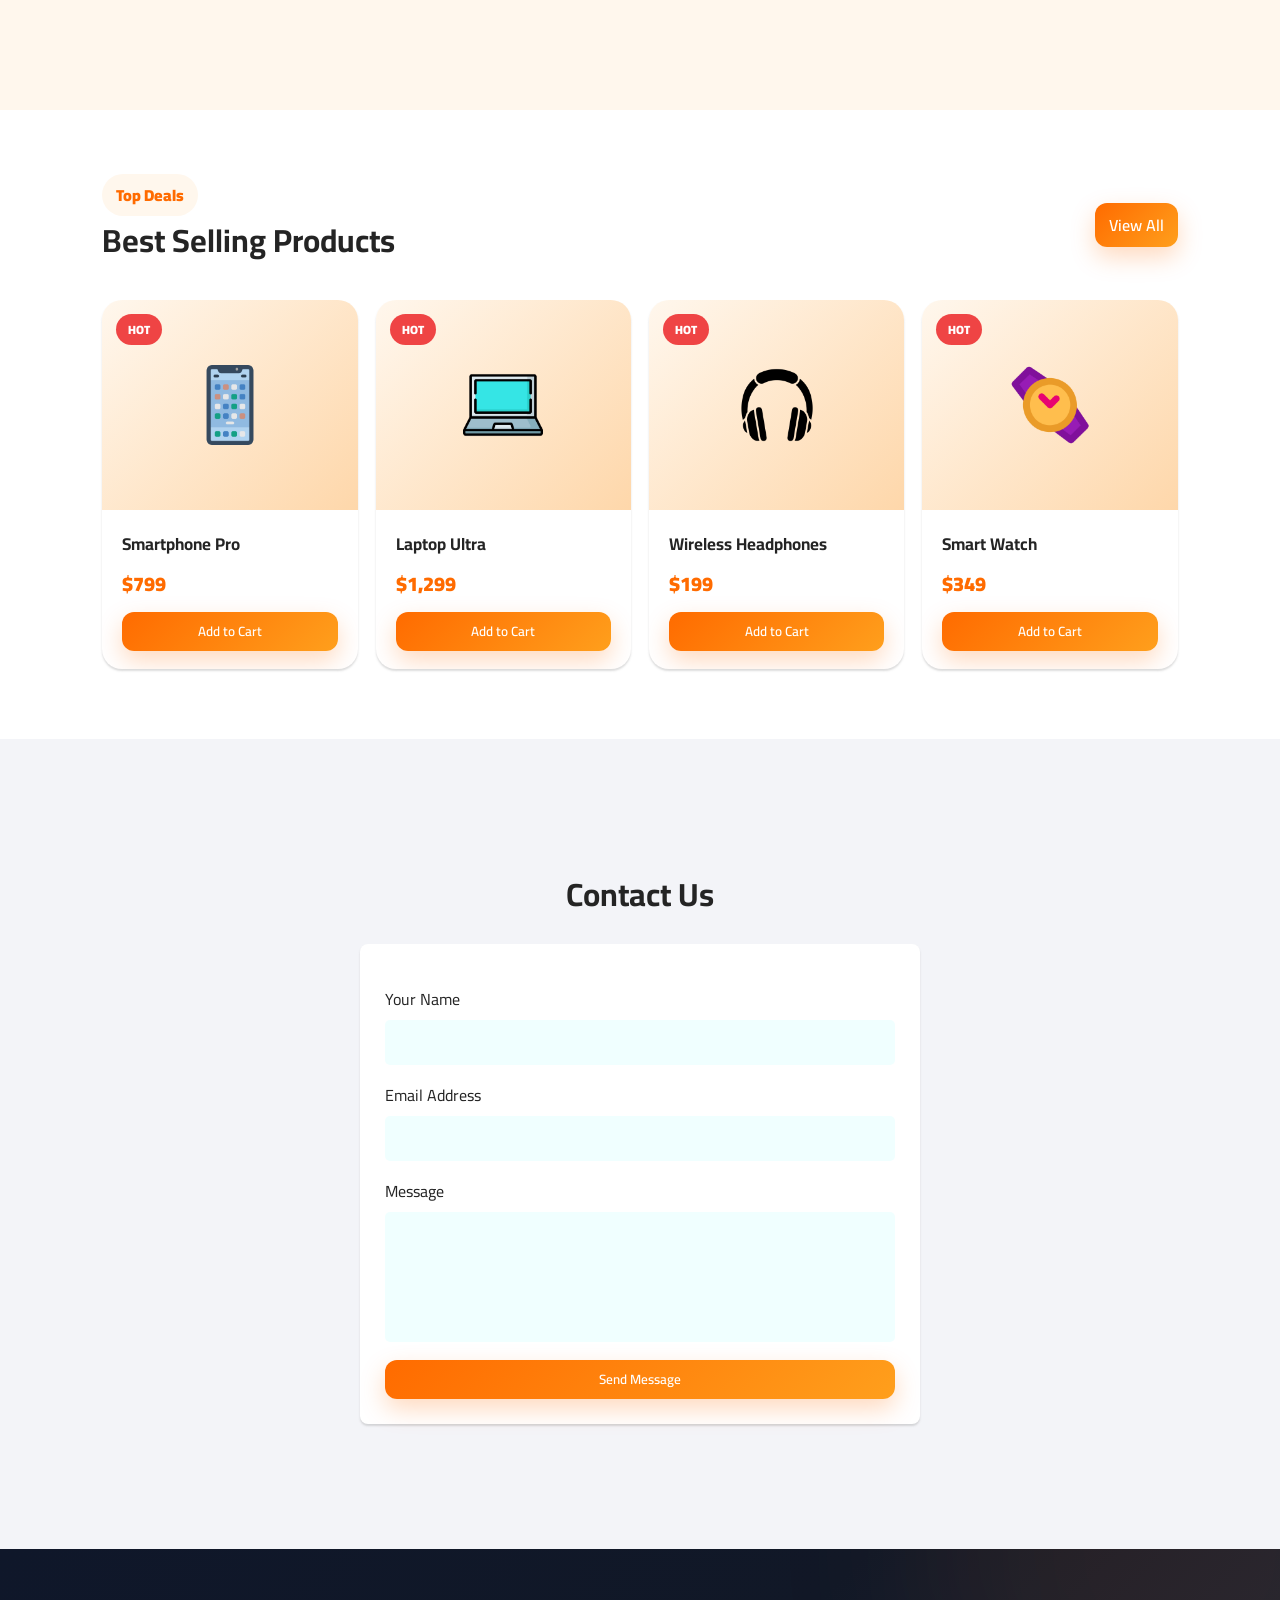
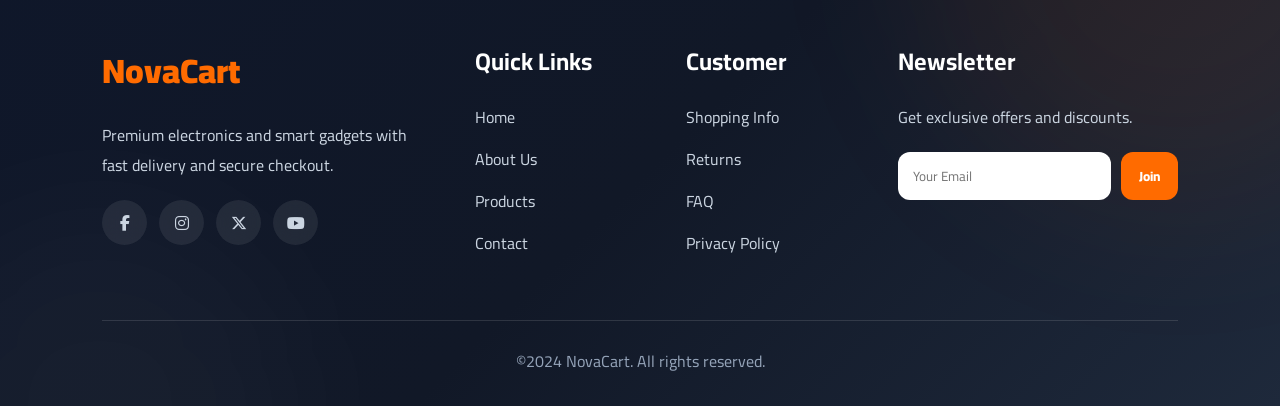
==== commit bebd8583: "Redesign NovaCart UI and checkout experience" ====
--- a/index.html
+++ b/index.html
@@ -1,4 +1,4 @@
-<!DOCTYPE html>
+<!doctype html>
 <html lang="en">
   <head>
     <meta charset="UTF-8" />
@@ -7,41 +7,73 @@
       rel="stylesheet"
       href="https://cdnjs.cloudflare.com/ajax/libs/font-awesome/6.7.2/css/all.min.css"
     />
-    <title>ShopHup</title>
+    <title>NovaCart</title>
     <link rel="stylesheet" href="index/index_style.css" />
   </head>
+
   <body>
     <header>
       <div class="navbar">
-        <a href="" class="logo">ShopHup</a>
+        <a href="index.html" class="logo">
+          <i class="fa-solid fa-bag-shopping"></i> NovaCart
+        </a>
+
         <ul>
           <li><a href="#home">Home</a></li>
           <li><a href="#about">About</a></li>
           <li><a href="#products">Products</a></li>
           <li><a href="#contact">Contact</a></li>
           <li>
-  <button id="darkModeBtn" class="dark-btn">
-    <i class="fa-solid fa-moon"></i>
-  </button>
-</li>
-          <li><a href="/login.html" class="btn btnLogin">Login</a></li>
+            <button id="darkModeBtn" class="dark-btn">
+              <i class="fa-solid fa-moon"></i>
+            </button>
+          </li>
+          <li><a href="login.html" class="btn btnLogin">Login</a></li>
         </ul>
       </div>
-      <div class="contener" id="home">
-        <h1>Welcome To ShopHup</h1>
-        <p>
-          Discover amazing products at unbeatable prices. Your one-stop
-          destination for quality shopping
-        </p>
-        <div>
-          <a href="#" class="btn2">Shop Now</a>
-          <a href="#" class="btn primbtn">Learn More</a>
+
+      <div class="contener premium-hero" id="home">
+        <div class="hero-left">
+          <span class="hero-badge">🔥 Mega Sale Up To 40% OFF</span>
+
+          <h1>
+            Your Next Favorite Gadget
+            <span>Starts Here.</span>
+          </h1>
+
+          <p>
+            Premium tech products, smart accessories, fast delivery, and a
+            smooth shopping experience built for modern customers.
+          </p>
+
+          <div class="hero-actions">
+            <a href="product.html" class="btn2">Shop Collection</a>
+            <a href="#products" class="btn primbtn">View Deals</a>
+          </div>
+
+          <div class="trust-row">
+            <span
+              ><i class="fa-solid fa-shield-halved"></i> Secure Payment</span
+            >
+            <span><i class="fa-solid fa-truck-fast"></i> Fast Delivery</span>
+            <span><i class="fa-solid fa-star"></i> Top Rated</span>
+          </div>
+        </div>
+
+        <div class="hero-product-card">
+          <span class="discount-tag">-40%</span>
+          <img src="./index/imgg/headphone.png" alt="Headphones" />
+          <h3>Wireless Headphones</h3>
+          <p>$199</p>
+          <a href="product.html">Buy Now</a>
         </div>
       </div>
     </header>
+
     <main>
       <section class="sec1" id="about">
         <h1>Why Choose Us</h1>
+
         <div class="boxsec1">
           <div>
             <img class="spicImg" src="./index/imgg/fast-delivery.png" alt="" />
@@ -50,19 +82,21 @@
               Get your orders delivered quickly and safely to your doorstep.
             </p>
           </div>
+
           <div>
             <img src="./index/imgg/diamond.png" alt="" />
-
             <h1>Quality Products</h1>
             <p>
               We offer only the highest quality products from trusted brands.
             </p>
           </div>
+
           <div>
             <img src="./index/imgg/money.png" alt="" />
             <h1>Secure Payment</h1>
             <p>Shop with confidence using our secure payment systems.</p>
           </div>
+
           <div>
             <img src="./index/imgg/24-hours-support.png" alt="" />
             <h1>24/7 Support</h1>
@@ -70,76 +104,100 @@
           </div>
         </div>
       </section>
+
       <section class="sec2" id="products">
         <div class="titSec2">
-          <h1>Best Selling Products</h1>
+          <div>
+            <span class="section-badge">Top Deals</span>
+            <h1>Best Selling Products</h1>
+          </div>
+
           <a href="product.html" class="btn pro-btn">View All</a>
         </div>
-       <div class="porBoxs">
-        <div class="products">
-          <div class="img">
-            <img src="./index/imgg/smartphones.png" alt="" />
-          </div>
-          <div>
-            <h1>Smartphone Pro</h1>
-            <p>$799</p>
-            <button class="btn">Add to Cart</button>
-          </div>
-        </div>
-        <div class="products">
-          <div class="img">
-            <img src="./index/imgg/laptop.png" alt="" />
-          </div>
-          <div>
-            <h1>Laptop Ultra</h1>
-            <p>$1,299</p>
-            <button class="btn">Add to Cart</button>
-          </div>
-        </div>
-        <div class="products">
-          <div class="img">
-            <img src="./index/imgg/headphone.png" alt="" />
-          </div>
-
-          <div>
-            <h1>Wireless Headphones</h1>
-            <p>$199</p>
-            <button class="btn">Add to Cart</button>
-          </div>
-        </div>
-        <div class="products">
-          <div class="img">
-            <img src="./index/imgg/time.png" alt="" />
-          </div>
-          <div>
-            <h1>Smart Watch</h1>
-            <p>$349</p>
-            <button class="btn">Add to Cart</button>
+
+        <div class="porBoxs">
+          <div class="products">
+            <div class="img">
+              <img src="./index/imgg/smartphones.png" alt="" />
+            </div>
+            <div>
+              <h1>Smartphone Pro</h1>
+              <p>$799</p>
+              <button class="btn">Add to Cart</button>
+            </div>
+          </div>
+
+          <div class="products">
+            <div class="img">
+              <img src="./index/imgg/laptop.png" alt="" />
+            </div>
+            <div>
+              <h1>Laptop Ultra</h1>
+              <p>$1,299</p>
+              <button class="btn">Add to Cart</button>
+            </div>
+          </div>
+
+          <div class="products">
+            <div class="img">
+              <img src="./index/imgg/headphone.png" alt="" />
+            </div>
+            <div>
+              <h1>Wireless Headphones</h1>
+              <p>$199</p>
+              <button class="btn">Add to Cart</button>
+            </div>
+          </div>
+
+          <div class="products">
+            <div class="img">
+              <img src="./index/imgg/time.png" alt="" />
+            </div>
+            <div>
+              <h1>Smart Watch</h1>
+              <p>$349</p>
+              <button class="btn">Add to Cart</button>
+            </div>
           </div>
         </div>
       </section>
+
       <section class="sec3" id="contact">
         <h1>Contact Us</h1>
+
         <form>
-          <label> Your Name</label>
+          <label>Your Name</label>
           <input type="text" />
-          <label> Email Address</label>
+
+          <label>Email Address</label>
           <input type="email" />
+
           <label>Message</label>
           <input type="text" class="message" />
+
           <button class="btn">Send Message</button>
         </form>
       </section>
     </main>
+
     <footer>
       <div class="foot">
         <div>
-          <h1>ShopHup</h1>
+          <h1 class="footer-brand">NovaCart</h1>
+
           <p>
-            Your trusted online shopping destination for quality products and
-            exceptional service.
+            Premium electronics and smart gadgets with fast delivery and secure
+            checkout.
           </p>
-        </div>
+
+          <div class="socials">
+            <a href="#"><i class="fab fa-facebook-f"></i></a>
+            <a href="#"><i class="fab fa-instagram"></i></a>
+            <a href="#"><i class="fab fa-x-twitter"></i></a>
+            <a href="#"><i class="fab fa-youtube"></i></a>
+          </div>
+        </div>
+
         <div>
           <h1>Quick Links</h1>
           <ul>
@@ -149,6 +207,7 @@
             <li><a href="#contact">Contact</a></li>
           </ul>
         </div>
+
         <div>
           <h1>Customer</h1>
           <ul>
@@ -158,18 +217,33 @@
             <li>Privacy Policy</li>
           </ul>
         </div>
-        <div>
-          <h1>Contact Info</h1>
-          <ul>
-            <li>Email: info@shophup.com</li>
-            <li>Phone: +1 234 567 8911</li>
-            <li>Address: 123 shop Street,City</li>
-          </ul>
-        </div>
-      </div>
-      <hr>
-      <p class="par">&copy;2024 shopHup. All rights reserved.</p>
+
+        <div>
+          <h1>Newsletter</h1>
+
+          <p>Get exclusive offers and discounts.</p>
+
+          <div class="newsletter">
+            <input type="email" placeholder="Your Email" />
+            <button>Join</button>
+          </div>
+        </div>
+      </div>
+
+      <hr />
+      <p class="par">&copy;2024 NovaCart. All rights reserved.</p>
     </footer>
+
+    <div class="discount-popup" id="discountPopup">
+      <div class="popup-box">
+        <button id="closePopup">&times;</button>
+        <h2>🔥 Special Offer</h2>
+        <p>Get 20% off your first order today!</p>
+        <a href="product.html" class="btn">Shop Now</a>
+      </div>
+    </div>
+
     <script src="product/theme.js"></script>
+    <script src="index/index.js"></script>
   </body>
 </html>
--- a/index/index_style.css
+++ b/index/index_style.css
@@ -331,53 +331,144 @@
   margin-top: 18px;
 }
 
-/* Footer */
-
 footer {
-  background-color: rgb(28, 28, 63);
-  width: 100%;
-  padding: 45px 8% 25px;
+  position: relative;
+  overflow: hidden;
+  background: linear-gradient(
+    135deg,
+    #0f172a,
+    #111827,
+    #1e293b
+  ) !important;
+
+  padding: 90px 8% 30px !important;
+}
+
+footer::before {
+  content: "";
+  position: absolute;
+  width: 500px;
+  height: 500px;
+  background: rgba(255, 107, 0, 0.08);
+  border-radius: 50%;
+  top: -250px;
+  right: -150px;
+  filter: blur(80px);
+}
+
+footer::after {
+  content: "";
+  position: absolute;
+  width: 400px;
+  height: 400px;
+  background: rgba(255, 255, 255, 0.03);
+  border-radius: 50%;
+  bottom: -200px;
+  left: -100px;
+  filter: blur(80px);
 }
 
 footer .foot {
+  position: relative;
+  z-index: 2;
   display: grid;
-  grid-template-columns: 1.4fr 1fr 1fr 1.4fr;
-  gap: 35px;
+  grid-template-columns: 2fr 1fr 1fr 1.5fr;
+  gap: 50px;
 }
 
 footer h1 {
   color: white;
-  font-size: 20px;
-  padding-bottom: 10px;
-}
-
-footer div ul li {
+  margin-bottom: 18px;
+  font-size: 24px;
+}
+
+footer p,
+footer li,
+footer a {
+  color: #cbd5e1 !important;
+  text-decoration: none;
+  transition: .3s;
+}
+
+footer ul {
   list-style: none;
-  color: rgb(160, 160, 170);
-  margin-bottom: 6px;
-}
-
-footer div ul li a {
-  text-decoration: none;
-  color: rgb(160, 160, 170);
-}
-
-footer p {
-  color: rgb(160, 160, 170);
-  line-height: 1.6;
+}
+
+footer li {
+  margin-bottom: 12px;
+}
+
+footer a:hover,
+footer li:hover {
+  color: #ff6b00 !important;
+  transform: translateX(6px);
 }
 
 footer hr {
-  width: 100%;
-  margin: 35px 0 0;
-  border-color: rgba(255, 255, 255, 0.2);
+  margin-top: 50px;
+  border: none;
+  height: 1px;
+  background: rgba(255,255,255,.12);
 }
 
 footer .par {
   text-align: center;
-  padding-top: 20px;
-}
-
+  margin-top: 25px;
+  color: #94a3b8 !important;
+}
+
+.footer-brand {
+  font-size: 34px;
+  color: #ff6b00;
+  font-weight: 900;
+}
+
+.socials {
+  display: flex;
+  gap: 12px;
+  margin-top: 20px;
+}
+
+.socials a {
+  width: 45px;
+  height: 45px;
+  border-radius: 50%;
+  display: flex;
+  align-items: center;
+  justify-content: center;
+  background: rgba(255,255,255,.08);
+  backdrop-filter: blur(10px);
+}
+
+.socials a:hover {
+  background: #ff6b00;
+  transform: translateY(-6px) rotate(360deg);
+}
+
+.newsletter {
+  margin-top: 20px;
+  display: flex;
+  gap: 10px;
+}
+
+.newsletter input {
+  flex: 1;
+  height: 48px;
+  border: none;
+  border-radius: 12px;
+  padding: 0 15px;
+  outline: none;
+}
+
+.newsletter button {
+  border: none;
+  background: #ff6b00;
+  color: white;
+  padding: 0 18px;
+  border-radius: 12px;
+  cursor: pointer;
+  font-weight: 800;
+}
 /* Tablet */
 
 @media (max-width: 992px) {
@@ -489,55 +580,6 @@
   }
 }
 
-.dark-btn {
-  background: rgb(54, 130, 230);
-  color: white;
-  border: none;
-  width: 38px;
-  height: 38px;
-  border-radius: 50%;
-  cursor: pointer;
-  display: flex;
-  align-items: center;
-  justify-content: center;
-}
-
-.dark-btn i {
-  font-size: 15px;
-}
-
-body.dark {
-  background: #0f172a;
-  color: white;
-}
-
-body.dark .navbar {
-  background: #111827;
-}
-
-body.dark .navbar ul li a {
-  color: white;
-}
-
-body.dark .sec1,
-body.dark .sec3 {
-  background: #0f172a;
-}
-
-body.dark .sec1 .boxsec1 div,
-body.dark .products,
-body.dark .sec3 form {
-  background: #111827;
-  color: white;
-}
-
-body.dark .products .img {
-  background: #1f2937;
-}
-
-body.dark footer {
-  background: #020617;
-}
 
 
 header {
@@ -577,20 +619,965 @@
   font-weight: 800;
 }
 
+
+
+:root {
+  --main: #ff6b00;
+  --second: #ff9f1c;
+  --dark: #111827;
+  --soft: #fff7ed;
+}
+
+.navbar .logo {
+  color: var(--main);
+  display: flex;
+  align-items: center;
+  gap: 8px;
+}
+
+.navbar ul li a:hover {
+  color: var(--main);
+}
+
+.btn,
+.navbar .btn,
+header .contener div .btn2 {
+  background: linear-gradient(135deg, var(--main), var(--second));
+  border-radius: 12px;
+  box-shadow: 0 10px 25px rgba(255, 107, 0, 0.25);
+}
+
+header {
+  min-height: 100vh;
+  background:
+    radial-gradient(circle at 15% 20%, rgba(255, 107, 0, 0.22), transparent 30%),
+    radial-gradient(circle at 85% 18%, rgba(255, 159, 28, 0.25), transparent 28%),
+    linear-gradient(135deg, #fff7ed 0%, #ffffff 55%, #fef3c7 100%);
+  position: relative;
+}
+
+header::before {
+  content: "SALE";
+  position: absolute;
+  right: 8%;
+  top: 23%;
+  font-size: 115px;
+  font-weight: 900;
+  color: rgba(255, 107, 0, 0.08);
+  animation: floatText 4s ease-in-out infinite;
+}
+
+header .contener h1 {
+  color: var(--dark);
+  font-size: 68px;
+  max-width: 800px;
+}
+
+header .contener p {
+  color: #6b7280;
+  font-size: 19px;
+  max-width: 680px;
+}
+
+.hero-badge {
+  display: inline-block;
+  background: white;
+  color: var(--main);
+  padding: 10px 20px;
+  border-radius: 999px;
+  font-weight: 900;
+  margin-bottom: 22px;
+  box-shadow: 0 12px 30px rgba(255, 107, 0, 0.18);
+  animation: pulseBadge 1.7s infinite;
+}
+
+header .contener div .primbtn {
+  background: white;
+  border: 2px solid var(--main);
+  color: var(--main);
+  box-shadow: none;
+}
+
+.floating-icons {
+  position: absolute;
+  inset: 0;
+  pointer-events: none;
+}
+
+.floating-icons i {
+  position: absolute;
+  color: rgba(255, 107, 0, 0.22);
+  font-size: 38px;
+  animation: floating 5s ease-in-out infinite;
+}
+
+.floating-icons i:nth-child(1) {
+  left: 12%;
+  top: 32%;
+}
+
+.floating-icons i:nth-child(2) {
+  right: 13%;
+  top: 38%;
+  animation-delay: 0.8s;
+}
+
+.floating-icons i:nth-child(3) {
+  left: 18%;
+  bottom: 20%;
+  animation-delay: 1.2s;
+}
+
+.floating-icons i:nth-child(4) {
+  right: 20%;
+  bottom: 22%;
+  animation-delay: 1.6s;
+}
+
+.sec1 {
+  background: #fff7ed !important;
+}
+
+.sec1 .boxsec1 div {
+  border-radius: 20px !important;
+  border: 1px solid rgba(255, 107, 0, 0.08);
+}
+
+.sec1 .boxsec1 div:hover {
+  transform: translateY(-10px) scale(1.03) !important;
+}
+
+.sec2 .porBoxs {
+  gap: 18px !important;
+}
+
+.sec2 .products {
+  border-radius: 20px;
+  position: relative;
+  overflow: hidden;
+}
+
+.sec2 .products::before {
+  content: "HOT";
+  position: absolute;
+  top: 14px;
+  left: 14px;
+  background: #ef4444;
+  color: white;
+  padding: 4px 12px;
+  border-radius: 999px;
+  font-size: 12px;
+  font-weight: 900;
+  z-index: 2;
+}
+
+.sec2 .products .img {
+  background: linear-gradient(135deg, #fff7ed, #fed7aa);
+}
+
+.sec2 .products .img img {
+  transition: 0.4s ease;
+}
+
+.sec2 .products:hover img {
+  transform: scale(1.18) rotate(-5deg);
+}
+
+.sec2 .products div p {
+  color: var(--main);
+  font-size: 20px;
+  font-weight: 900;
+}
+
+.sec2 .products div button {
+  background: linear-gradient(135deg, var(--main), var(--second));
+  border-radius: 12px;
+}
+
+.discount-popup {
+  position: fixed;
+  inset: 0;
+  background: rgba(0, 0, 0, 0.55);
+  display: none;
+  justify-content: center;
+  align-items: center;
+  z-index: 9999;
+}
+
+.discount-popup.show {
+  display: flex;
+}
+
+.popup-box {
+  width: 90%;
+  max-width: 380px;
+  background: white;
+  text-align: center;
+  padding: 35px 25px;
+  border-radius: 24px;
+  position: relative;
+  animation: popUp 0.4s ease;
+}
+
+.popup-box h2 {
+  color: var(--main);
+  font-size: 30px;
+  margin-bottom: 10px;
+}
+
+.popup-box p {
+  color: #555;
+  margin-bottom: 20px;
+}
+
+#closePopup {
+  position: absolute;
+  top: 12px;
+  right: 15px;
+  border: none;
+  background: #ef4444;
+  color: white;
+  width: 32px;
+  height: 32px;
+  border-radius: 50%;
+  font-size: 22px;
+  cursor: pointer;
+}
+
+@keyframes floating {
+  0%, 100% {
+    transform: translateY(0) rotate(0);
+  }
+  50% {
+    transform: translateY(-25px) rotate(12deg);
+  }
+}
+
+@keyframes floatText {
+  0%, 100% {
+    transform: translateY(0);
+  }
+  50% {
+    transform: translateY(-18px);
+  }
+}
+
+@keyframes pulseBadge {
+  0%, 100% {
+    transform: scale(1);
+  }
+  50% {
+    transform: scale(1.06);
+  }
+}
+
+@keyframes popUp {
+  from {
+    opacity: 0;
+    transform: scale(0.75) translateY(30px);
+  }
+  to {
+    opacity: 1;
+    transform: scale(1) translateY(0);
+  }
+}
+
+@media (max-width: 700px) {
+  header .contener h1 {
+    font-size: 42px;
+  }
+
+  header::before {
+    font-size: 70px;
+    top: 30%;
+  }
+
+  .floating-icons {
+    display: none;
+  }
+}
+
+
+.hero-stats {
+  margin-top: 35px !important;
+  display: flex;
+  gap: 18px;
+  flex-wrap: wrap;
+  justify-content: center;
+}
+
+.hero-stats div {
+  width: 150px;
+  padding: 18px;
+  background: rgba(255,255,255,0.7);
+  backdrop-filter: blur(14px);
+  border: 1px solid rgba(255,107,0,0.15);
+  border-radius: 20px;
+  box-shadow: 0 20px 45px rgba(255,107,0,0.13);
+  animation: cardFloat 3s ease-in-out infinite;
+}
+
+.hero-stats div:nth-child(2) {
+  animation-delay: .5s;
+}
+
+.hero-stats div:nth-child(3) {
+  animation-delay: 1s;
+}
+
+.hero-stats strong {
+  display: block;
+  font-size: 28px;
+  color: var(--main);
+}
+
+.hero-stats span {
+  font-size: 13px;
+  color: #6b7280;
+  font-weight: 800;
+}
+
+@keyframes cardFloat {
+  0%,100% { transform: translateY(0); }
+  50% { transform: translateY(-12px); }
+}
+
+.section-badge {
+  color: var(--main);
+  font-weight: 900;
+  background: #fff7ed;
+  padding: 6px 14px;
+  border-radius: 999px;
+}
+
+header .contener > div {
+  margin-top: 0;
+}
+
+.hero-actions {
+  display: flex !important;
+  align-items: center;
+  justify-content: center;
+  gap: 14px;
+  margin-top: 28px !important;
+  flex-wrap: wrap;
+}
+
+.hero-stats {
+  width: 100%;
+  margin-top: 32px !important;
+  display: flex !important;
+  justify-content: center;
+  gap: 18px;
+  flex-wrap: wrap;
+}
+
+.hero-stats div {
+  width: 145px;
+  padding: 16px;
+  background: white;
+  border-radius: 18px;
+  text-align: center;
+  border: 1px solid rgba(255, 107, 0, 0.18);
+  box-shadow: 0 16px 35px rgba(255, 107, 0, 0.12);
+}
+
+.hero-stats strong {
+  display: block;
+  font-size: 26px;
+  color: var(--main);
+}
+
+.hero-stats span {
+  font-size: 12px;
+  color: #6b7280;
+  font-weight: 800;
+}
+
+header::before,
+.floating-icons {
+  display: none !important;
+}
+
+@media (max-width: 600px) {
+  .hero-stats div {
+    width: 120px;
+  }
+}
+
+
+
+header .contener .hero-actions .primbtn,
+header .contener .hero-actions .primbtn:hover,
+header .contener .hero-actions .primbtn:focus,
+header .contener .hero-actions .primbtn:active {
+  background: #ffffff !important;
+  color: #ff6b00 !important;
+  border: 2px solid #ff6b00 !important;
+  box-shadow: 0 12px 28px rgba(255, 107, 0, 0.14) !important;
+}
+
+header .contener .hero-actions .primbtn:hover {
+  background: #ff6b00 !important;
+  color: #ffffff !important;
+  transform: translateY(-3px);
+}
+
+header .contener .hero-actions .btn2:hover {
+  background: linear-gradient(135deg, #ff7a00, #ffb020) !important;
+  color: #ffffff !important;
+  transform: translateY(-3px);
+}
+
+header .contener .hero-actions a {
+  min-width: 125px;
+  text-align: center;
+}
+
+
+::selection {
+  background: #ff6b00;
+  color: white;
+}
+
+
+.premium-hero {
+  min-height: 90vh !important;
+  display: grid !important;
+  grid-template-columns: 1.1fr 0.9fr;
+  align-items: center;
+  gap: 50px;
+  padding: 120px 8% 60px !important;
+  text-align: left !important;
+}
+
+.hero-left h1 {
+  font-size: 64px !important;
+  line-height: 1.05;
+  color: #111827;
+}
+
+.hero-left h1 span {
+  display: block;
+  color: #ff6b00;
+}
+
+.hero-left p {
+  margin-top: 18px;
+  max-width: 560px !important;
+  font-size: 18px;
+  color: #6b7280;
+}
+
+.hero-actions {
+  justify-content: flex-start !important;
+  margin-top: 30px !important;
+}
+
+.hero-actions .btn2,
+.hero-actions .primbtn {
+  padding: 14px 24px !important;
+  border-radius: 16px !important;
+  font-weight: 900;
+}
+
+.hero-actions .primbtn {
+  background: white !important;
+  color: #ff6b00 !important;
+  border: 2px solid #ff6b00 !important;
+  box-shadow: none !important;
+}
+
+.trust-row {
+  margin-top: 30px;
+  display: flex;
+  gap: 15px;
+  flex-wrap: wrap;
+}
+
+.trust-row span {
+  position: relative;
+  overflow: hidden;
+  padding: 14px 20px;
+  border-radius: 50px;
+  background: white;
+  border: 1px solid rgba(255,107,0,.2);
+  font-weight: 800;
+  cursor: pointer;
+  transition: .4s;
+  animation: trustFloat 3s ease-in-out infinite;
+}
+
+.trust-row span:nth-child(2){
+  animation-delay:.5s;
+}
+
+.trust-row span:nth-child(3){
+  animation-delay:1s;
+}
+
+.trust-row span::before{
+  content:"";
+  position:absolute;
+  top:0;
+  left:-120%;
+  width:100%;
+  height:100%;
+  background:linear-gradient(
+  90deg,
+  transparent,
+  rgba(255,255,255,.8),
+  transparent
+  );
+  transition:.8s;
+}
+
+.trust-row span:hover::before{
+  left:120%;
+}
+
+.trust-row span:hover{
+  transform:translateY(-8px) scale(1.08);
+  box-shadow:0 15px 35px rgba(255,107,0,.25);
+  background:#ff6b00;
+  color:white;
+}
+
+.trust-row i{
+  margin-right:8px;
+  color:#ff6b00;
+  transition:.4s;
+}
+
+.trust-row span:hover i{
+  color:white;
+  transform:rotate(360deg) scale(1.2);
+}
+
+@keyframes trustFloat{
+  0%,100%{
+    transform:translateY(0);
+  }
+  50%{
+    transform:translateY(-10px);
+  }
+}
+
+.trust-row span:hover{
+  animation: pulseFire .6s infinite alternate;
+}
+
+@keyframes pulseFire{
+  from{
+    box-shadow:0 0 10px rgba(255,107,0,.4);
+  }
+  to{
+    box-shadow:
+    0 0 20px rgba(255,107,0,.8),
+    0 0 40px rgba(255,107,0,.5);
+  }
+}
+.hero-product-card {
+  position: relative;
+  background: rgba(255, 255, 255, 0.75);
+  backdrop-filter: blur(18px);
+  border: 1px solid rgba(255, 107, 0, 0.18);
+  border-radius: 36px;
+  padding: 45px 35px;
+  text-align: center;
+  box-shadow: 0 35px 80px rgba(255, 107, 0, 0.2);
+  animation: heroFloat 3.5s ease-in-out infinite;
+}
+
+.hero-product-card img {
+  width: 210px;
+  height: 210px;
+  object-fit: contain;
+  filter: drop-shadow(0 25px 25px rgba(0, 0, 0, 0.18));
+}
+
+.hero-product-card h3 {
+  font-size: 26px;
+  margin-top: 20px;
+}
+
+.hero-product-card p {
+  font-size: 34px;
+  font-weight: 900;
+  color: #ff6b00;
+}
+
+.hero-product-card a {
+  display: inline-block;
+  margin-top: 14px;
+  background: linear-gradient(135deg, #ff6b00, #ff9f1c);
+  color: white;
+  text-decoration: none;
+  padding: 13px 28px;
+  border-radius: 16px;
+  font-weight: 900;
+}
+
+.discount-tag {
+  position: absolute;
+  top: 24px;
+  right: 24px;
+  background: #ef4444;
+  color: white;
+  padding: 8px 14px;
+  border-radius: 999px;
+  font-weight: 900;
+}
+
+@keyframes heroFloat {
+  0%, 100% {
+    transform: translateY(0) rotate(0);
+  }
+  50% {
+    transform: translateY(-16px) rotate(1.5deg);
+  }
+}
+
+@media (max-width: 900px) {
+  .premium-hero {
+    grid-template-columns: 1fr;
+    text-align: center !important;
+  }
+
+  .hero-actions,
+  .trust-row {
+    justify-content: center !important;
+  }
+
+  .hero-left h1 {
+    font-size: 44px !important;
+  }
+}
+
+
+header .navbar {
+  min-height: 78px !important;
+  background: rgba(255, 255, 255, 0.72) !important;
+  backdrop-filter: blur(18px);
+  -webkit-backdrop-filter: blur(18px);
+  border-bottom: 1px solid rgba(255, 107, 0, 0.12);
+  box-shadow: 0 18px 45px rgba(255, 107, 0, 0.08) !important;
+}
+
+.navbar .logo {
+  font-size: 28px !important;
+  color: #ff6b00 !important;
+  text-shadow: 0 0 18px rgba(255, 107, 0, 0.25);
+  transition: 0.35s ease;
+}
+
+.navbar .logo:hover {
+  transform: scale(1.08) rotate(-2deg);
+}
+
+.navbar .logo i {
+  animation: logoBounce 1.8s ease-in-out infinite;
+}
+
+.navbar ul {
+  background: rgba(255, 255, 255, 0.55);
+  padding: 10px 14px;
+  border-radius: 999px;
+  border: 1px solid rgba(255, 107, 0, 0.12);
+  box-shadow: 0 12px 28px rgba(255, 107, 0, 0.08);
+}
+
+.navbar ul li a:not(.btn) {
+  position: relative;
+  padding: 9px 12px;
+  border-radius: 999px;
+  transition: 0.35s ease;
+}
+
+.navbar ul li a:not(.btn)::after {
+  content: "";
+  position: absolute;
+  left: 50%;
+  bottom: 3px;
+  width: 0;
+  height: 3px;
+  background: linear-gradient(135deg, #ff6b00, #ffb020);
+  border-radius: 999px;
+  transform: translateX(-50%);
+  transition: 0.35s ease;
+}
+
+.navbar ul li a:not(.btn):hover {
+  color: #ff6b00 !important;
+  background: rgba(255, 107, 0, 0.08);
+  transform: translateY(-3px);
+}
+
+.navbar ul li a:not(.btn):hover::after {
+  width: 65%;
+}
+
+.btnLogin {
+  background: linear-gradient(135deg, #ff6b00, #ff9f1c) !important;
+  padding: 11px 20px !important;
+  border-radius: 999px !important;
+  box-shadow: 0 12px 28px rgba(255, 107, 0, 0.28);
+  transition: 0.35s ease;
+}
+
+.btnLogin:hover {
+  transform: translateY(-4px) scale(1.05);
+  box-shadow: 0 18px 36px rgba(255, 107, 0, 0.42);
+}
+
+
+@keyframes logoBounce {
+  0%, 100% {
+    transform: translateY(0) rotate(0);
+  }
+  50% {
+    transform: translateY(-4px) rotate(-8deg);
+  }
+}
+
+body.dark {
+  background: #0a0f1c;
+  color: #f8fafc;
+}
+
+/* Navbar */
+
+body.dark .navbar {
+  background: rgba(10, 15, 28, 0.9) !important;
+  backdrop-filter: blur(20px);
+  border-bottom: 1px solid rgba(255, 107, 0, 0.15);
+}
+
+body.dark .navbar ul {
+  background: rgba(20, 25, 40, 0.8);
+}
+
+body.dark .navbar a {
+  color: #f8fafc !important;
+}
+
+/* Hero */
+
 body.dark header {
   background:
-    radial-gradient(circle at top left, rgba(54, 130, 230, 0.28), transparent 35%),
-    linear-gradient(180deg, #0f172a 0%, #111827 100%);
-}
-
-body.dark header .contener p {
-  color: #b6c1d1;
-}
+    radial-gradient(circle at top left,
+    rgba(255,107,0,.15),
+    transparent 30%),
+    linear-gradient(
+      135deg,
+      #0a0f1c,
+      #111827,
+      #1e293b
+    );
+}
+
+body.dark .hero-left h1,
+body.dark .contener h1 {
+  color: white;
+}
+
+body.dark .hero-left p,
+body.dark .contener p {
+  color: #cbd5e1;
+}
+
+/* Cards */
+
+body.dark .products,
+body.dark .hero-product-card,
+body.dark .sec1 .boxsec1 div,
+body.dark .hero-stats div,
+body.dark .sec3 form {
+  background: #111827;
+  color: white;
+  border: 1px solid rgba(255,255,255,.06);
+}
+
+body.dark .products .img {
+  background: #1e293b;
+}
+
+/* Inputs */
+
+body.dark input,
+body.dark textarea {
+  background: #1e293b;
+  color: white;
+  border: 1px solid #334155;
+}
+
+/* Sections */
+
+body.dark .sec1,
+body.dark .sec3 {
+  background: #0f172a;
+}
+
+/* Footer */
+
+body.dark footer {
+  background:
+    linear-gradient(
+      135deg,
+      #020617,
+      #0f172a,
+      #111827
+    ) !important;
+}
+
+/* Stats */
+
+body.dark .hero-stats strong {
+  color: #ff7b00;
+}
+
+body.dark .hero-stats span {
+  color: #cbd5e1;
+}
+
+/* Badge */
 
 body.dark .hero-badge {
-  background: rgba(54, 130, 230, 0.18);
+  background: rgba(255,107,0,.15);
+  color: #ff9d3f;
+}
+
+/* Trust badges */
+
+body.dark .trust-row span {
+  background: #111827;
+  color: white;
+  border: 1px solid rgba(255,107,0,.15);
+}
+
+
+body.dark {
+  background: #111827 !important;
+  color: #f9fafb !important;
+}
+
+body.dark header {
+  background:
+    radial-gradient(circle at 18% 20%, rgba(251, 146, 60, 0.16), transparent 32%),
+    radial-gradient(circle at 85% 35%, rgba(59, 130, 246, 0.08), transparent 28%),
+    linear-gradient(135deg, #111827, #172033 55%, #111827) !important;
+}
+
+body.dark .navbar {
+  background: rgba(17, 24, 39, 0.86) !important;
+  border-bottom: 1px solid rgba(251, 146, 60, 0.12);
+}
+
+body.dark .navbar .logo {
+  color: #fb923c !important;
+}
+
+body.dark .navbar ul {
+  background: rgba(31, 41, 55, 0.68) !important;
+  border: 1px solid rgba(255, 255, 255, 0.06);
+}
+
+body.dark .hero-left h1,
+body.dark .contener h1 {
+  color: #f8fafc !important;
+}
+
+body.dark .hero-left h1 span {
+  color: #fb923c !important;
+}
+
+body.dark .hero-left p,
+body.dark .contener p {
+  color: #cbd5e1 !important;
+}
+
+body.dark .hero-badge {
+  background: rgba(251, 146, 60, 0.13) !important;
+  color: #fdba74 !important;
+  box-shadow: 0 12px 35px rgba(251, 146, 60, 0.16);
+}
+
+body.dark .hero-product-card,
+body.dark .hero-stats div {
+  background: rgba(31, 41, 55, 0.72) !important;
+  border: 1px solid rgba(255, 255, 255, 0.08) !important;
+  box-shadow: 0 28px 65px rgba(0, 0, 0, 0.26) !important;
+}
+
+body.dark .hero-product-card img {
+  opacity: 0.88;
+  filter: drop-shadow(0 20px 28px rgba(0, 0, 0, 0.32));
+}
+
+body.dark .hero-product-card h3 {
+  color: #f8fafc !important;
+}
+
+body.dark .hero-product-card p {
+  color: #fdba74 !important;
+}
+
+body.dark .trust-row span {
+  background: rgba(31, 41, 55, 0.72) !important;
+  color: #f8fafc !important;
+  border: 1px solid rgba(251, 146, 60, 0.14) !important;
+}
+
+body.dark .trust-row i {
+  color: #fb923c !important;
+}
+
+body.dark .btn2,
+body.dark .btnLogin,
+body.dark .hero-product-card a {
+  background: linear-gradient(135deg, #f97316, #fb923c) !important;
+  box-shadow: 0 16px 35px rgba(249, 115, 22, 0.22) !important;
 }
 
 body.dark .primbtn {
+  background: rgba(255, 255, 255, 0.96) !important;
+  color: #f97316 !important;
+  border: 2px solid #fb923c !important;
+}
+
+.dark-btn {
+  width: 46px !important;
+  height: 46px !important;
+  border-radius: 50% !important;
+  border: none !important;
+  outline: none !important;
+  background: linear-gradient(135deg, #111827, #374151) !important;
   color: white !important;
-}+  display: flex !important;
+  align-items: center;
+  justify-content: center;
+  cursor: pointer;
+  font-size: 17px;
+  box-shadow: 0 12px 25px rgba(17, 24, 39, 0.25);
+  transition: 0.35s ease;
+}
+
+.dark-btn i {
+  color: white !important;
+  font-size: 17px !important;
+}
+
+.dark-btn:hover {
+  transform: rotate(20deg) scale(1.08);
+  box-shadow: 0 16px 32px rgba(255, 107, 0, 0.25);
+}
+
+body.dark .dark-btn {
+  background: linear-gradient(135deg, #fb923c, #f97316) !important;
+  color: white !important;
+}
+
+body.dark .dark-btn i {
+  color: white !important;
+}
+
